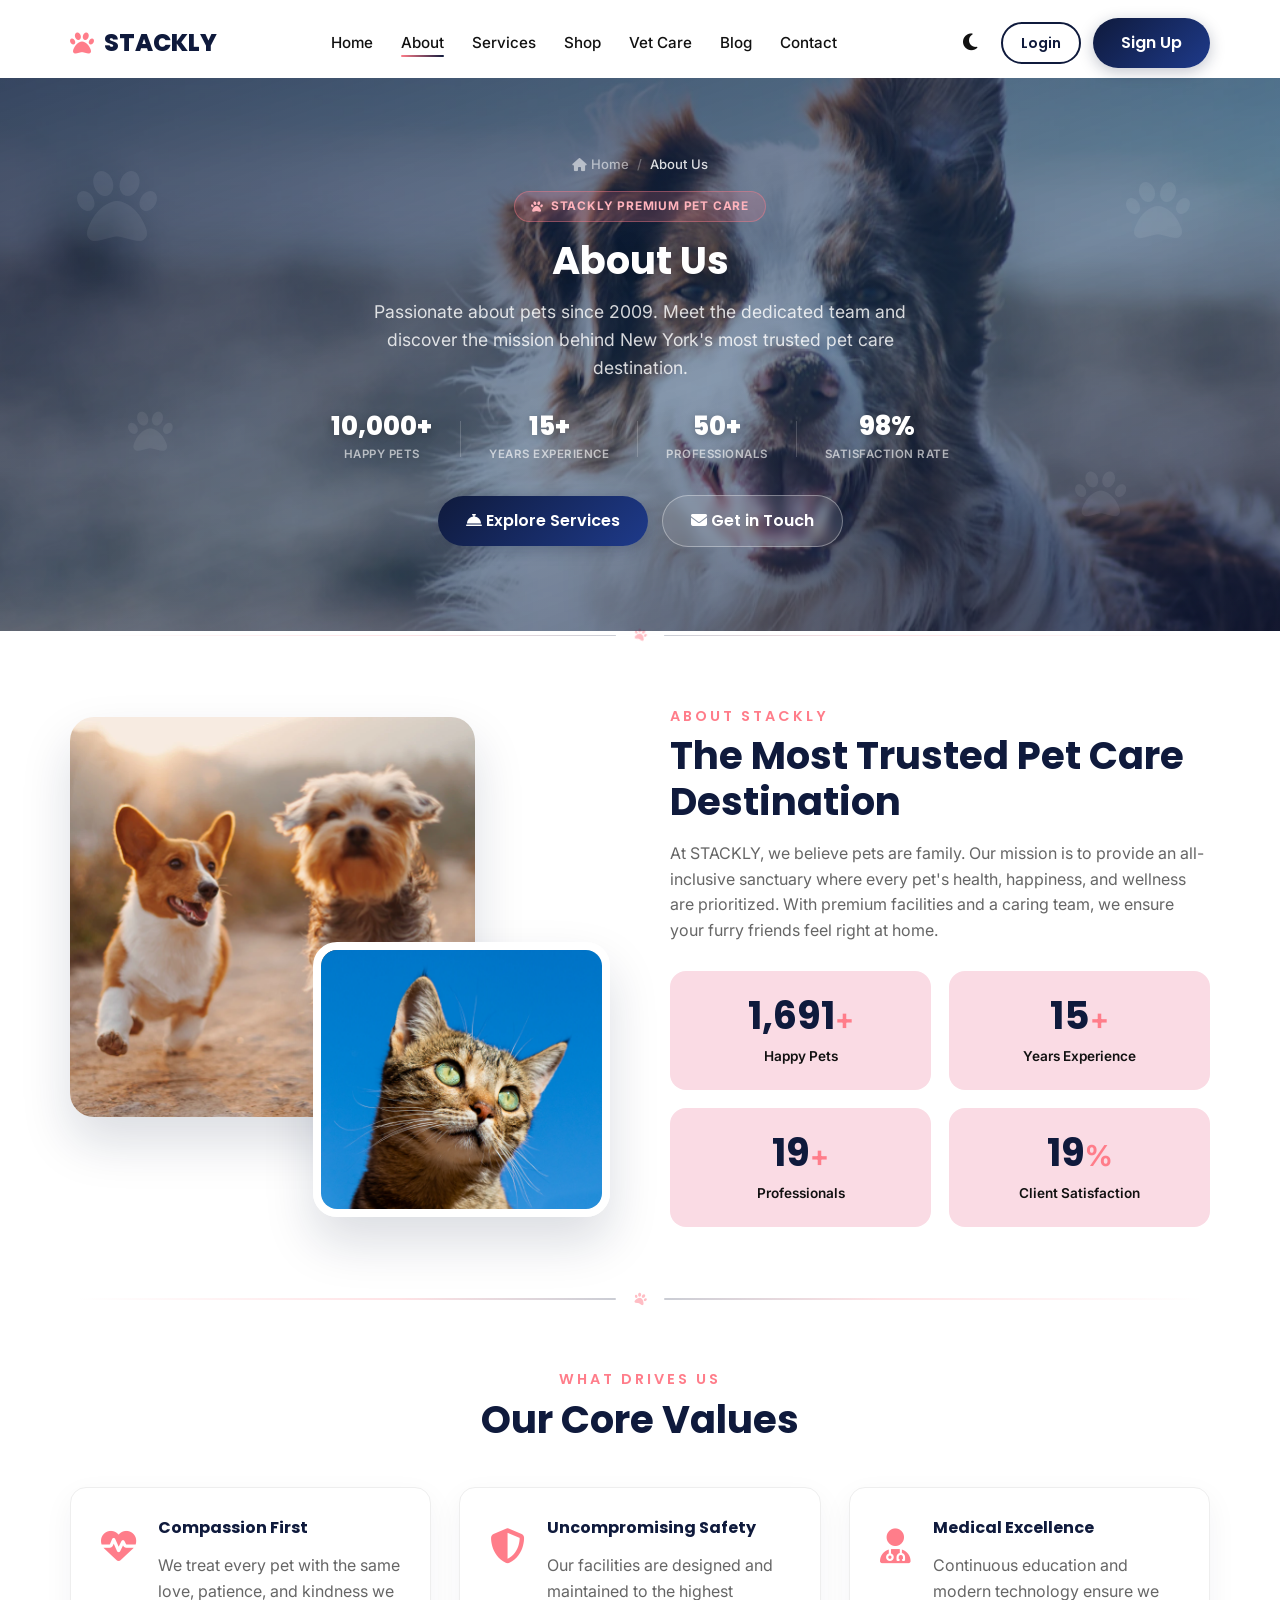
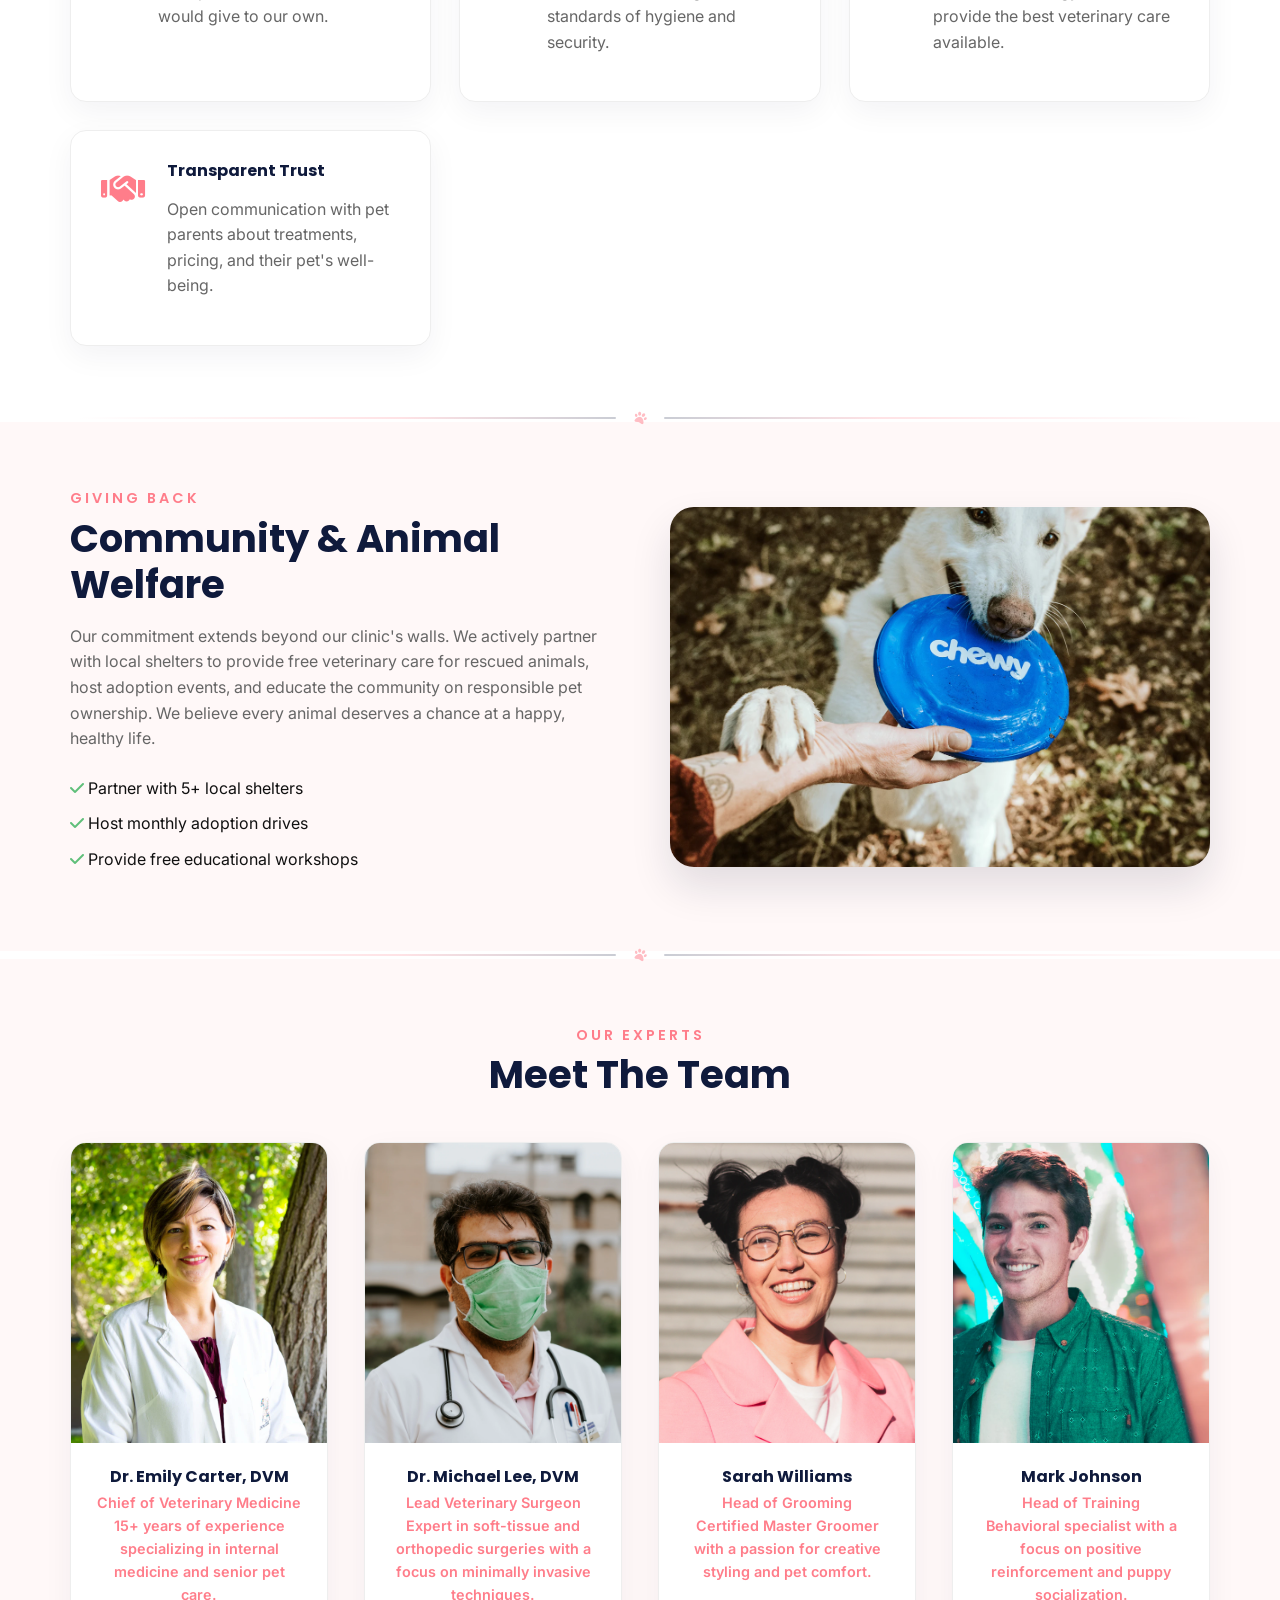
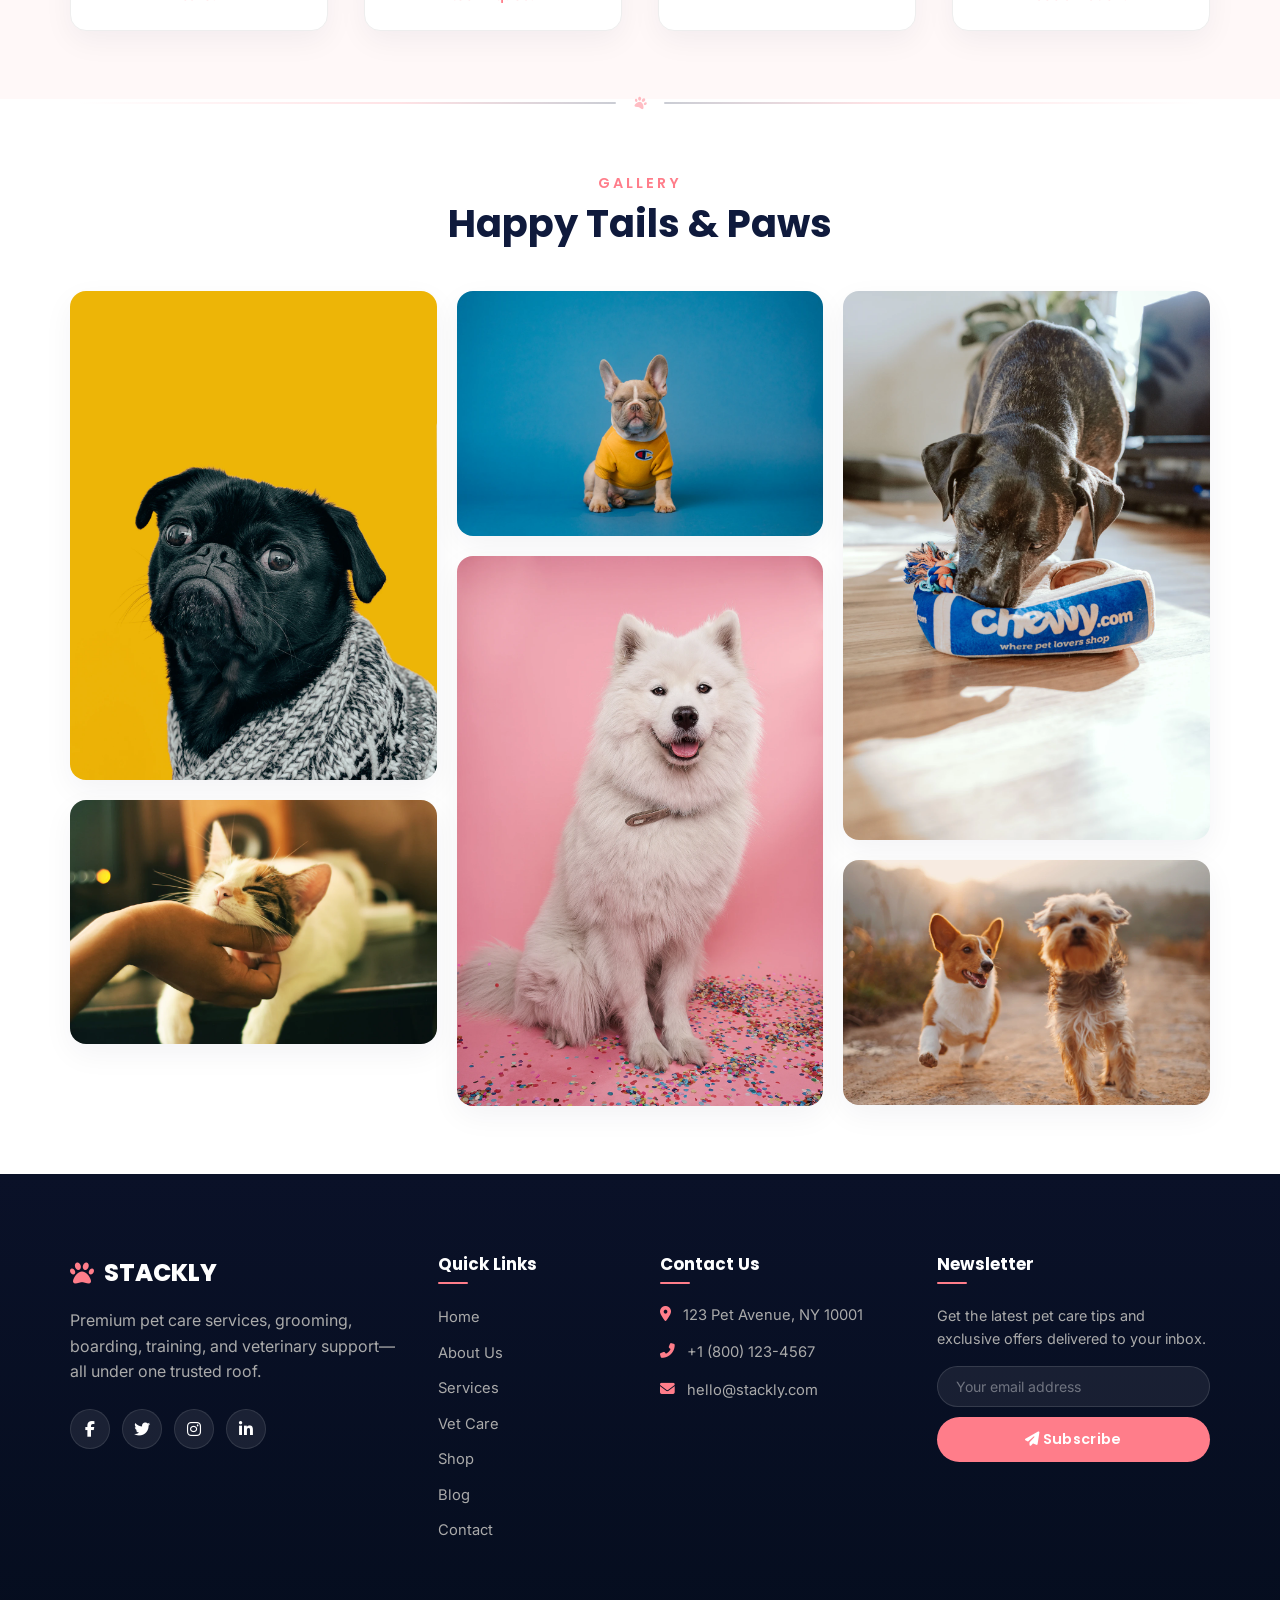
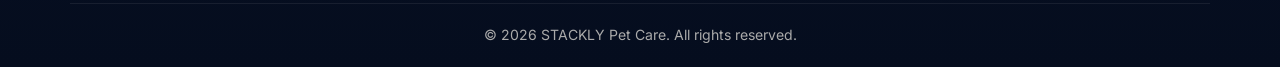
==== about.html @ 1cec7b3e "Updated commit" ====
<!DOCTYPE html>
<html lang="en">
<head>
    <meta charset="UTF-8">
    <meta name="viewport" content="width=device-width, initial-scale=1.0">
    <title>About Us | STACKLY Premium Pet Care</title>
    <link rel="preconnect" href="https://fonts.googleapis.com">
    <link rel="preconnect" href="https://fonts.gstatic.com" crossorigin>
    <link href="https://fonts.googleapis.com/css2?family=Inter:wght@300;400;500;600&family=Poppins:wght@500;600;700;800&display=swap" rel="stylesheet">
    <link rel="stylesheet" href="https://cdnjs.cloudflare.com/ajax/libs/font-awesome/6.4.0/css/all.min.css">
    <link rel="stylesheet" href="styles.css">
</head>
<body>
    <div id="preloader" class="preloader"><div class="paw-loader"><i class="fas fa-paw"></i></div></div>

    <nav class="navbar" id="navbar">
        <div class="container nav-container">
            <a href="index.html" class="logo"><i class="fas fa-paw"></i> STACKLY</a>
            <ul class="nav-menu" id="nav-menu">
                <li><a href="index.html" class="nav-link">Home</a></li>
                <li><a href="about.html" class="nav-link">About</a></li>
                <li><a href="services.html" class="nav-link">Services</a></li>
                <li><a href="shop.html" class="nav-link">Shop</a></li>
                <li><a href="vet-care.html" class="nav-link">Vet Care</a></li>
                <li><a href="blog.html" class="nav-link">Blog</a></li>
                <li><a href="contact.html" class="nav-link">Contact</a></li>
                <li class="nav-buttons-mobile">
                    <a href="login.html" class="btn btn-outline">Login</a>
                    <a href="signup.html" class="btn btn-primary">Sign Up</a>
                </li>
            </ul>
            <div class="nav-buttons desktop-only">
                <button id="theme-toggle" class="theme-toggle" aria-label="Toggle Dark Mode"><i class="fas fa-moon"></i></button>
                <a href="login.html" class="btn btn-outline btn-sm">Login</a>
                <a href="signup.html" class="btn btn-primary">Sign Up</a>
            </div>
            <div class="hamburger" id="hamburger"><span class="bar"></span><span class="bar"></span><span class="bar"></span></div>
        </div>
    </nav>

    <header class="page-header">
        <div class="banner-bg" style="background-image:url('src/images/dog-hero.webp');"></div>
        <div class="banner-overlay"></div>
        <i class="fas fa-paw banner-paw" style="top:16%;left:6%;font-size:5rem;animation-delay:0s;"></i>
        <i class="fas fa-paw banner-paw" style="top:60%;left:10%;font-size:2.8rem;animation-delay:2.5s;"></i>
        <i class="fas fa-paw banner-paw" style="top:18%;right:7%;font-size:4rem;animation-delay:1.2s;"></i>
        <i class="fas fa-paw banner-paw" style="bottom:20%;right:12%;font-size:3.2rem;animation-delay:3.5s;"></i>
        <i class="fas fa-paw banner-paw" style="top:40%;left:50%;font-size:6rem;animation-delay:4s;opacity:0.04;"></i>
        <div class="container reveal">
            <div class="breadcrumb">
                <a href="index.html"><i class="fas fa-home"></i> Home</a>
                <span class="bc-sep">/</span>
                <span class="bc-current">About Us</span>
            </div>
            <div class="banner-badge"><i class="fas fa-paw"></i> STACKLY Premium Pet Care</div>
            <h1 class="title">About Us</h1>
            <p>Passionate about pets since 2009. Meet the dedicated team and discover the mission behind New York's most trusted pet care destination.</p>
            <div class="banner-stats">
                <div class="banner-stat">
                    <span class="banner-stat-value">10,000+</span>
                    <span class="banner-stat-label">Happy Pets</span>
                </div>
                <div class="banner-stat-sep"></div>
                <div class="banner-stat">
                    <span class="banner-stat-value">15+</span>
                    <span class="banner-stat-label">Years Experience</span>
                </div>
                <div class="banner-stat-sep"></div>
                <div class="banner-stat">
                    <span class="banner-stat-value">50+</span>
                    <span class="banner-stat-label">Professionals</span>
                </div>
                <div class="banner-stat-sep"></div>
                <div class="banner-stat">
                    <span class="banner-stat-value">98%</span>
                    <span class="banner-stat-label">Satisfaction Rate</span>
                </div>
            </div>
            <div class="banner-cta">
                <a href="404.html" class="btn btn-primary"><i class="fas fa-concierge-bell"></i> Explore Services</a>
                <a href="404.html" class="btn btn-ghost"><i class="fas fa-envelope"></i> Get in Touch</a>
            </div>
        </div>
    </header>

    <div class="section-divider"><i class="fas fa-paw"></i></div>

    <section id="about" class="about">
        <div class="container about-container">
            <div class="about-visual reveal reveal-left">
                <div class="collage">
                    <img src="src/images/dogs-running.webp" alt="Dogs running" class="collage-1" loading="lazy">
                    <img src="src/images/cat-portrait.webp" alt="Cat looking" class="collage-2" loading="lazy">
                </div>
            </div>
            <div class="about-content reveal reveal-right">
                <h2 class="subtitle">About STACKLY</h2>
                <h3 class="title">The Most Trusted Pet Care Destination</h3>
                <p>At STACKLY, we believe pets are family. Our mission is to provide an all-inclusive sanctuary where every pet's health, happiness, and wellness are prioritized. With premium facilities and a caring team, we ensure your furry friends feel right at home.</p>
                <div class="stats-grid">
                    <div class="stat-item">
                        <h4 class="counter" data-target="10000">0</h4><span>+</span>
                        <p>Happy Pets</p>
                    </div>
                    <div class="stat-item">
                        <h4 class="counter" data-target="15">0</h4><span>+</span>
                        <p>Years Experience</p>
                    </div>
                    <div class="stat-item">
                        <h4 class="counter" data-target="50">0</h4><span>+</span>
                        <p>Professionals</p>
                    </div>
                    <div class="stat-item">
                        <h4 class="counter" data-target="98">0</h4><span>%</span>
                        <p>Client Satisfaction</p>
                    </div>
                </div>
            </div>
        </div>
    </section>

    <div class="section-divider"><i class="fas fa-paw"></i></div>

    <section class="core-values">
        <div class="container">
            <div class="section-header text-center reveal">
                <h2 class="subtitle">What Drives Us</h2>
                <h3 class="title">Our Core Values</h3>
            </div>
            <div class="values-grid">
                <div class="value-card reveal">
                    <div class="value-icon"><i class="fas fa-heartbeat"></i></div>
                    <div>
                        <h4>Compassion First</h4>
                        <p>We treat every pet with the same love, patience, and kindness we would give to our own.</p>
                    </div>
                </div>
                <div class="value-card reveal" style="transition-delay: 100ms;">
                    <div class="value-icon"><i class="fas fa-shield-alt"></i></div>
                    <div>
                        <h4>Uncompromising Safety</h4>
                        <p>Our facilities are designed and maintained to the highest standards of hygiene and security.</p>
                    </div>
                </div>
                <div class="value-card reveal" style="transition-delay: 200ms;">
                    <div class="value-icon"><i class="fas fa-user-md"></i></div>
                    <div>
                        <h4>Medical Excellence</h4>
                        <p>Continuous education and modern technology ensure we provide the best veterinary care available.</p>
                    </div>
                </div>
                <div class="value-card reveal" style="transition-delay: 300ms;">
                    <div class="value-icon"><i class="fas fa-handshake"></i></div>
                    <div>
                        <h4>Transparent Trust</h4>
                        <p>Open communication with pet parents about treatments, pricing, and their pet's well-being.</p>
                    </div>
                </div>
            </div>
        </div>
    </section>

    <div class="section-divider"><i class="fas fa-paw"></i></div>

    <section class="community bg-light">
        <div class="container">
            <div class="about-container">
                <div class="about-content reveal reveal-left">
                    <h2 class="subtitle">Giving Back</h2>
                    <h3 class="title">Community & Animal Welfare</h3>
                    <p>Our commitment extends beyond our clinic's walls. We actively partner with local shelters to provide free veterinary care for rescued animals, host adoption events, and educate the community on responsible pet ownership. We believe every animal deserves a chance at a happy, healthy life.</p>
                    <ul class="mt-3" style="list-style: none; padding-left: 0;">
                        <li style="margin-bottom: 10px;"><i class="fas fa-check text-success"></i> Partner with 5+ local shelters</li>
                        <li style="margin-bottom: 10px;"><i class="fas fa-check text-success"></i> Host monthly adoption drives</li>
                        <li style="margin-bottom: 10px;"><i class="fas fa-check text-success"></i> Provide free educational workshops</li>
                    </ul>
                </div>
                <div class="about-visual reveal reveal-right">
                    <img src="src/images/dog-grooming.webp" alt="Volunteer with a dog" loading="lazy" style="width: 100%; max-height: 360px; object-fit: cover; border-radius: var(--radius-lg); box-shadow: var(--shadow-hover);">
                </div>
            </div>
        </div>
    </section>

    <div class="section-divider"><i class="fas fa-paw"></i></div>

    <section class="team bg-light">
        <div class="container">
            <div class="section-header text-center reveal">
                <h2 class="subtitle">Our Experts</h2>
                <h3 class="title">Meet The Team</h3>
            </div>
            <div class="team-grid">
                <div class="team-card reveal">
                    <img src="src/images/vet-with-dog.webp" alt="Dr. Emily Carter" loading="lazy">
                    <div class="team-info">
                        <h4>Dr. Emily Carter, DVM</h4>
                        <p>Chief of Veterinary Medicine</p>
                        <p class="team-desc">15+ years of experience specializing in internal medicine and senior pet care.</p>
                    </div>
                </div>
                <div class="team-card reveal" style="transition-delay: 100ms;">
                    <img src="src/images/vet-doctor.webp" alt="Dr. Michael Lee" loading="lazy">
                    <div class="team-info">
                        <h4>Dr. Michael Lee, DVM</h4>
                        <p>Lead Veterinary Surgeon</p>
                        <p class="team-desc">Expert in soft-tissue and orthopedic surgeries with a focus on minimally invasive techniques.</p>
                    </div>
                </div>
                <div class="team-card reveal" style="transition-delay: 200ms;">
                    <img src="src/images/person-dog.webp" alt="Sarah Williams" loading="lazy">
                    <div class="team-info">
                        <h4>Sarah Williams</h4>
                        <p>Head of Grooming</p>
                        <p class="team-desc">Certified Master Groomer with a passion for creative styling and pet comfort.</p>
                    </div>
                </div>
                <div class="team-card reveal" style="transition-delay: 300ms;">
                    <img src="src/images/happy-dog-owner.webp" alt="Mark Johnson" loading="lazy">
                    <div class="team-info">
                        <h4>Mark Johnson</h4>
                        <p>Head of Training</p>
                        <p class="team-desc">Behavioral specialist with a focus on positive reinforcement and puppy socialization.</p>
                    </div>
                </div>
            </div>
        </div>
    </section>

    <div class="section-divider"><i class="fas fa-paw"></i></div>

    <section class="gallery">
        <div class="container">
            <div class="section-header text-center reveal">
                <h2 class="subtitle">Gallery</h2>
                <h3 class="title">Happy Tails & Paws</h3>
            </div>
            <div class="masonry-gallery reveal">
                <div class="gallery-item"><img src="src/images/bulldog.webp" alt="Dog" loading="lazy"></div>
                <div class="gallery-item"><img src="src/images/cat-sitting.webp" alt="Cat" loading="lazy"></div>
                <div class="gallery-item"><img src="src/images/golden-retriever.webp" alt="Grooming" loading="lazy"></div>
                <div class="gallery-item"><img src="src/images/puppy.webp" alt="Boarding" loading="lazy"></div>
                <div class="gallery-item"><img src="src/images/dog-outdoor.webp" alt="Training" loading="lazy"></div>
                <div class="gallery-item"><img src="src/images/dogs-running.webp" alt="Running Dog" loading="lazy"></div>
            </div>
        </div>
    </section>

    <!-- Footer -->
    <footer class="footer">
        <div class="container">
            <div class="footer-grid">
                <div class="footer-brand">
                    <a href="index.html" class="logo text-white">
                        <i class="fas fa-paw"></i> STACKLY
                    </a>
                    <p class="mt-2">Premium pet care services, grooming, boarding, training, and veterinary support—all under one trusted roof.</p>
                    <div class="social-icons mt-3">
                        <a href="404.html"><i class="fab fa-facebook-f"></i></a>
                        <a href="404.html"><i class="fab fa-twitter"></i></a>
                        <a href="404.html"><i class="fab fa-instagram"></i></a>
                        <a href="404.html"><i class="fab fa-linkedin-in"></i></a>
                    </div>
                </div>
                <div class="footer-links">
                    <h4>Quick Links</h4>
                    <ul>
                        <li><a href="index.html">Home</a></li>
                        <li><a href="about.html">About Us</a></li>
                        <li><a href="services.html">Services</a></li>
                        <li><a href="vet-care.html">Vet Care</a></li>
                        <li><a href="shop.html">Shop</a></li>
                        <li><a href="blog.html">Blog</a></li>
                        <li><a href="contact.html">Contact</a></li>
                    </ul>
                </div>
                <div class="footer-contact">
                    <h4>Contact Us</h4>
                    <ul>
                        <li><i class="fas fa-map-marker-alt"></i> 123 Pet Avenue, NY 10001</li>
                        <li><i class="fas fa-phone-alt"></i> +1 (800) 123-4567</li>
                        <li><i class="fas fa-envelope"></i> hello@stackly.com</li>
                    </ul>
                </div>
                <div class="footer-newsletter">
                    <h4>Newsletter</h4>
                    <p>Get the latest pet care tips and exclusive offers delivered to your inbox.</p>
                    <form class="newsletter-form" onsubmit="event.preventDefault(); window.showToast && showToast('Thank you for subscribing!', 'success');">
                        <input type="email" placeholder="Your email address" required>
                        <button type="submit"><i class="fas fa-paper-plane"></i> Subscribe</button>
                    </form>
                </div>
            </div>
            <div class="footer-bottom">
                <p>&copy; 2026 STACKLY Pet Care. All rights reserved.</p>
            </div>
        </div>
    </footer>
    <button id="back-to-top" class="back-to-top" aria-label="Back to top">
        <i class="fas fa-chevron-up"></i>
    </button>
    <script src="script.js"></script>
</body>
</html>
---- styles.css ----
/* STACKLY - Premium Pet Care Styles */

/* ==========================================================================
   CSS Variables & Theming
   ========================================================================== */
:root {
    /* Primary Colors */
    --primary-color: #0F1A3C;
    --secondary-color: #FADBE4;
    --accent-color: #FF7D8A;
    --light-bg: #FFF8F8;

    /* Semantic Colors */
    --success-color: #5FBF7A;
    --danger-color: #e74c3c;
    --warning-color: #f1c40f;

    /* Text Colors */
    --text-main: #111111;
    --text-neutral: #666666;
    --text-light: #ffffff;

    /* UI Elements */
    --card-bg: #ffffff;
    --shadow-soft: 0 10px 30px rgba(15, 26, 60, 0.05);
    --shadow-hover: 0 20px 40px rgba(15, 26, 60, 0.12);
    --shadow-lg: 0 25px 50px rgba(15, 26, 60, 0.15);
    --glass-bg: rgba(255, 255, 255, 0.85);
    --border-color: #eee;

    /* Typography */
    --font-heading: 'Poppins', sans-serif;
    --font-body: 'Inter', sans-serif;

    /* Transition */
    --transition-fast: 0.3s ease;
    --transition-slow: 0.5s ease;

    /* Border Radius */
    --radius-sm: 8px;
    --radius-md: 16px;
    --radius-lg: 24px;
    --radius-pill: 50px;
}

[data-theme="dark"] {
    --primary-color: #1A2652;
    --secondary-color: #3b2830;
    --light-bg: #121212;
    --text-main: #f0f0f0;
    --text-neutral: #aaaaaa;
    --card-bg: #1e1e1e;
    --glass-bg: rgba(30, 30, 30, 0.9);
    --border-color: #333;
    --shadow-soft: 0 10px 30px rgba(0, 0, 0, 0.5);
    --shadow-hover: 0 20px 40px rgba(0, 0, 0, 0.7);
    --shadow-lg: 0 25px 50px rgba(0, 0, 0, 0.7);
}

/* ==========================================================================
   Reset & Base Styles
   ========================================================================== */
*,
*::before,
*::after {
    margin: 0;
    padding: 0;
    box-sizing: border-box;
}

html {
    scroll-behavior: smooth;
}

body {
    font-family: var(--font-body);
    color: var(--text-main);
    background-color: #ffffff;
    line-height: 1.6;
    overflow-x: hidden;
    transition: background-color var(--transition-fast), color var(--transition-fast);
}

[data-theme="dark"] body {
    background-color: var(--light-bg);
}

h1, h2, h3, h4, h5, h6 {
    font-family: var(--font-heading);
    font-weight: 700;
    color: var(--primary-color);
    margin-bottom: 1rem;
    line-height: 1.2;
}

[data-theme="dark"] h1,
[data-theme="dark"] h2,
[data-theme="dark"] h3,
[data-theme="dark"] h4,
[data-theme="dark"] h5,
[data-theme="dark"] h6 {
    color: var(--text-light);
}

p {
    color: var(--text-neutral);
    margin-bottom: 1rem;
}

a {
    text-decoration: none;
    color: inherit;
    transition: var(--transition-fast);
}

ul {
    list-style: none;
}

img {
    max-width: 100%;
    height: auto;
    display: block;
}

.container {
    max-width: 1200px;
    margin: 0 auto;
    padding: 0 30px;
}

.bg-light {
    background-color: var(--light-bg);
}

/* ==========================================================================
   Typography Utilities
   ========================================================================== */
.text-primary  { color: var(--primary-color); }
.text-accent   { color: var(--accent-color); }
.text-secondary-dark { color: #d67a94; }
.text-success  { color: var(--success-color); }
.text-danger   { color: var(--danger-color); }
.text-center   { text-align: center; }
.text-white    { color: var(--text-light) !important; }

/* Spacing Utilities */
.mt-2 { margin-top: 1rem; }
.mt-3 { margin-top: 1.5rem; }
.mt-4 { margin-top: 2rem; }
.mt-5 { margin-top: 3rem; }
.mb-3 { margin-bottom: 1.5rem; }
.mb-4 { margin-bottom: 2rem; }

/* ==========================================================================
   Buttons
   ========================================================================== */
.btn {
    display: inline-block;
    padding: 12px 28px;
    border-radius: var(--radius-pill);
    font-family: var(--font-heading);
    font-weight: 600;
    font-size: 1rem;
    cursor: pointer;
    border: none;
    transition: all var(--transition-fast);
    text-align: center;
    position: relative;
    overflow: hidden;
}

.btn::after {
    content: '';
    position: absolute;
    top: 50%;
    left: 50%;
    width: 0;
    height: 0;
    background: rgba(255, 255, 255, 0.2);
    border-radius: 50%;
    transform: translate(-50%, -50%);
    transition: width 0.5s ease, height 0.5s ease;
}

.btn:active::after {
    width: 300px;
    height: 300px;
}

.btn-large {
    padding: 16px 40px;
    font-size: 1.05rem;
}

.btn-sm {
    padding: 8px 18px;
    font-size: 0.88rem;
}

.btn-primary {
    background: linear-gradient(135deg, var(--primary-color), #1e3a8a);
    color: var(--text-light);
    box-shadow: 0 4px 15px rgba(15, 26, 60, 0.25);
}

.btn-primary:hover {
    background: linear-gradient(135deg, var(--accent-color), #ff5a6a);
    transform: translateY(-3px);
    box-shadow: 0 8px 25px rgba(255, 125, 138, 0.45);
    color: white;
}

.btn-outline {
    background-color: transparent;
    color: var(--primary-color);
    border: 2px solid var(--primary-color);
}

.btn-outline:hover {
    background-color: var(--primary-color);
    color: var(--text-light);
    transform: translateY(-3px);
    box-shadow: 0 8px 20px rgba(15, 26, 60, 0.2);
}

[data-theme="dark"] .btn-outline {
    color: var(--text-light);
    border-color: var(--text-light);
}

[data-theme="dark"] .btn-outline:hover {
    background-color: var(--text-light);
    color: var(--primary-color);
}

.btn-danger {
    background-color: var(--danger-color);
    color: var(--text-light);
    box-shadow: 0 4px 15px rgba(231, 76, 60, 0.3);
}

.btn-danger:hover {
    background-color: #c0392b;
    transform: translateY(-3px);
    box-shadow: 0 8px 25px rgba(231, 76, 60, 0.45);
}

.btn-light {
    background-color: var(--card-bg);
    color: var(--primary-color);
    box-shadow: 0 4px 15px rgba(0,0,0,0.1);
}

.btn-light:hover {
    background-color: var(--accent-color);
    color: var(--text-light);
    transform: translateY(-3px);
}

.btn-link {
    color: var(--primary-color);
    font-weight: 600;
    display: inline-flex;
    align-items: center;
    gap: 8px;
    font-size: 0.95rem;
}

.btn-link i {
    transition: transform var(--transition-fast);
}

.btn-link:hover {
    color: var(--accent-color);
}

.btn-link:hover i {
    transform: translateX(6px);
}

.btn-block {
    display: block;
    width: 100%;
}

/* ==========================================================================
   Preloader
   ========================================================================== */
.preloader {
    position: fixed;
    top: 0; left: 0;
    width: 100%; height: 100%;
    background-color: #fff;
    display: flex;
    justify-content: center;
    align-items: center;
    z-index: 9999;
    transition: opacity 0.5s ease, visibility 0.5s ease;
}

[data-theme="dark"] .preloader {
    background-color: var(--light-bg);
}

.paw-loader i {
    font-size: 4rem;
    color: var(--accent-color);
    animation: pawBounce 1s infinite alternate;
}

@keyframes pawBounce {
    0%   { transform: translateY(0) scale(1); }
    100% { transform: translateY(-20px) scale(1.1); }
}

/* ==========================================================================
   Navigation
   ========================================================================== */
.navbar {
    position: fixed;
    top: 0; left: 0;
    width: 100%;
    padding: 18px 0;
    z-index: 1000;
    transition: all var(--transition-fast);
}

.navbar.scrolled {
    background: var(--glass-bg);
    backdrop-filter: blur(12px);
    -webkit-backdrop-filter: blur(12px);
    padding: 12px 0;
    box-shadow: 0 4px 20px rgba(0,0,0,0.08);
}

.nav-container {
    display: flex;
    justify-content: space-between;
    align-items: center;
}

.logo {
    font-family: var(--font-heading);
    font-size: 1.5rem;
    font-weight: 800;
    color: var(--primary-color);
    display: flex;
    align-items: center;
    gap: 10px;
    transition: var(--transition-fast);
}

.logo:hover {
    transform: scale(1.03);
}

[data-theme="dark"] .logo { color: var(--text-light); }

.logo i { color: var(--accent-color); }

.nav-menu {
    display: flex;
    align-items: center;
    gap: 28px;
}

.nav-link {
    font-weight: 500;
    font-size: 0.95rem;
    position: relative;
    color: var(--text-main);
}

.nav-link::after {
    content: '';
    position: absolute;
    bottom: -5px;
    left: 0;
    width: 0;
    height: 2px;
    background: linear-gradient(90deg, var(--accent-color), var(--primary-color));
    border-radius: 2px;
    transition: width var(--transition-fast);
}

.nav-link:hover::after,
.nav-link.active::after {
    width: 100%;
}

.nav-link:hover { color: var(--accent-color); }

.nav-buttons {
    display: flex;
    align-items: center;
    gap: 12px;
}

.theme-toggle {
    background: transparent;
    border: none;
    font-size: 1.2rem;
    cursor: pointer;
    color: var(--text-main);
    transition: all var(--transition-fast);
    width: 38px;
    height: 38px;
    border-radius: 50%;
    display: flex;
    align-items: center;
    justify-content: center;
}

.theme-toggle:hover {
    color: var(--accent-color);
    background: rgba(255, 125, 138, 0.1);
    transform: rotate(20deg);
}

.nav-buttons-mobile { display: none; }

.hamburger {
    display: none;
    cursor: pointer;
    padding: 5px;
}

.hamburger .bar {
    display: block;
    width: 25px;
    height: 3px;
    margin: 5px auto;
    transition: all 0.3s ease-in-out;
    background-color: var(--primary-color);
    border-radius: 3px;
}

[data-theme="dark"] .hamburger .bar { background-color: var(--text-light); }

/* ==========================================================================
   Hero Section
   ========================================================================== */
.hero {
    padding: 120px 0 68px;
    background: linear-gradient(160deg, var(--light-bg) 0%, #fff 100%);
    overflow: hidden;
}

[data-theme="dark"] .hero {
    background: linear-gradient(160deg, #0d1426 0%, var(--light-bg) 100%);
}

.hero-container {
    display: grid;
    grid-template-columns: 1fr 1fr;
    gap: 50px;
    align-items: center;
}

.hero-content h1 {
    font-size: 3.4rem;
    line-height: 1.12;
    margin-bottom: 20px;
}

.hero-content p {
    font-size: 1.05rem;
    margin-bottom: 32px;
    max-width: 90%;
    line-height: 1.8;
}

.hero-btns {
    display: flex;
    gap: 16px;
    margin-bottom: 40px;
    flex-wrap: wrap;
}

.trust-indicators {
    display: flex;
    gap: 24px;
    flex-wrap: wrap;
}

.trust-item {
    display: flex;
    align-items: center;
    gap: 8px;
    font-weight: 600;
    font-size: 0.88rem;
    padding: 6px 14px;
    background: var(--card-bg);
    border-radius: var(--radius-pill);
    box-shadow: var(--shadow-soft);
    transition: var(--transition-fast);
}

.trust-item:hover {
    transform: translateY(-3px);
    box-shadow: var(--shadow-hover);
}

.hero-visual {
    position: relative;
    height: 580px;
}

.image-wrapper {
    position: absolute;
    border-radius: var(--radius-lg);
    overflow: hidden;
    box-shadow: var(--shadow-lg);
}

.main-img {
    width: 80%;
    height: 80%;
    top: 10%;
    right: 0;
    z-index: 1;
}

.main-img img {
    width: 100%;
    height: 100%;
    object-fit: cover;
    transition: transform 0.6s ease;
}

.main-img:hover img { transform: scale(1.04); }

.floating-img-1 {
    width: 50%;
    height: 50%;
    bottom: 5%;
    left: 0;
    z-index: 2;
    border: 8px solid var(--light-bg);
}

.floating-img-1 img {
    width: 100%;
    height: 100%;
    object-fit: cover;
}

.floating-card {
    position: absolute;
    background: var(--glass-bg);
    backdrop-filter: blur(8px);
    padding: 12px 18px;
    border-radius: var(--radius-md);
    display: flex;
    align-items: center;
    gap: 12px;
    box-shadow: var(--shadow-hover);
    z-index: 3;
    animation: float 4s ease-in-out infinite;
    border: 1px solid rgba(255,255,255,0.6);
}

.fc-1 { top: 15%; left: -8%; animation-delay: 0s; }
.fc-2 { bottom: 25%; right: -3%; animation-delay: 1s; }
.fc-3 { top: 50%; left: -5%; animation-delay: 2s; }

.fc-icon {
    width: 40px;
    height: 40px;
    border-radius: 50%;
    background: var(--primary-color);
    color: white;
    display: flex;
    align-items: center;
    justify-content: center;
    font-size: 1.1rem;
}

.fc-3 .fc-icon { background: var(--secondary-color); color: var(--success-color); }

.fc-text {
    font-weight: 700;
    font-family: var(--font-heading);
    font-size: 0.9rem;
    color: var(--text-main);
    white-space: nowrap;
}

@keyframes float {
    0%, 100% { transform: translateY(0px); }
    50%       { transform: translateY(-14px); }
}

/* ==========================================================================
   Section Headers
   ========================================================================== */
section { padding: 68px 0; }

.section-header { margin-bottom: 44px; }

.subtitle {
    color: var(--accent-color);
    font-size: 0.9rem;
    text-transform: uppercase;
    letter-spacing: 3px;
    margin-bottom: 8px;
    font-weight: 600;
}

.title { font-size: 2.4rem; }

/* ==========================================================================
   Partners Section
   ========================================================================== */
.partners-section {
    padding: 40px 0;
    background: var(--card-bg);
    border-top: 1px solid var(--border-color);
    border-bottom: 1px solid var(--border-color);
}

.partners-scroll {
    display: flex;
    justify-content: space-around;
    align-items: center;
    flex-wrap: wrap;
    gap: 30px;
}

.partners-scroll h3 {
    font-size: 1.2rem;
    font-weight: 800;
    color: var(--primary-color);
    opacity: 0.4;
    transition: all var(--transition-fast);
    cursor: default;
    letter-spacing: 1px;
    margin: 0;
}

.partners-scroll h3:hover {
    opacity: 1;
    color: var(--accent-color);
    transform: scale(1.08);
}

/* ==========================================================================
   Why Choose Us / Features
   ========================================================================== */
.features-grid {
    display: grid;
    grid-template-columns: repeat(auto-fit, minmax(280px, 1fr));
    gap: 28px;
}

.feature-card {
    background: var(--card-bg);
    padding: 38px 30px;
    border-radius: var(--radius-md);
    box-shadow: var(--shadow-soft);
    transition: all var(--transition-fast);
    position: relative;
    overflow: hidden;
    border: 1px solid var(--border-color);
}

.feature-card::before {
    content: '';
    position: absolute;
    top: 0; left: 0;
    width: 4px;
    height: 100%;
    background: linear-gradient(180deg, var(--accent-color), var(--primary-color));
    transform: scaleY(0);
    transition: transform var(--transition-fast);
    transform-origin: bottom;
}

.feature-card::after {
    content: '';
    position: absolute;
    top: 0; left: 0;
    width: 100%;
    height: 100%;
    background: linear-gradient(135deg, rgba(255,125,138,0.04) 0%, transparent 60%);
    opacity: 0;
    transition: opacity var(--transition-fast);
}

.feature-card:hover {
    transform: translateY(-10px);
    box-shadow: var(--shadow-hover);
    border-color: rgba(255,125,138,0.2);
}

.feature-card:hover::before { transform: scaleY(1); }
.feature-card:hover::after  { opacity: 1; }

.feature-icon {
    font-size: 2.4rem;
    color: var(--accent-color);
    margin-bottom: 18px;
    transition: transform var(--transition-fast);
}

.feature-card:hover .feature-icon { transform: scale(1.15) rotate(-5deg); }

[data-theme="dark"] .feature-icon { color: var(--accent-color); }

.feature-card h4 { font-size: 1.15rem; margin-bottom: 10px; }

/* ==========================================================================
   Services Section
   ========================================================================== */
.services-grid {
    display: grid;
    grid-template-columns: repeat(auto-fit, minmax(240px, 1fr));
    gap: 28px;
}

.service-card {
    background: var(--card-bg);
    padding: 38px 28px;
    border-radius: var(--radius-md);
    box-shadow: var(--shadow-soft);
    text-align: center;
    transition: all var(--transition-fast);
    border: 1px solid var(--border-color);
    position: relative;
    overflow: hidden;
}

.service-card::before {
    content: '';
    position: absolute;
    bottom: 0; left: 0;
    width: 100%;
    height: 3px;
    background: linear-gradient(90deg, var(--accent-color), var(--primary-color));
    transform: scaleX(0);
    transition: transform var(--transition-fast);
}

.service-card:hover {
    transform: translateY(-10px);
    box-shadow: var(--shadow-hover);
}

.service-card:hover::before { transform: scaleX(1); }

.service-icon {
    width: 80px;
    height: 80px;
    margin: 0 auto 20px;
    background: var(--light-bg);
    border-radius: 50%;
    display: flex;
    align-items: center;
    justify-content: center;
    font-size: 2rem;
    color: var(--accent-color);
    transition: all var(--transition-fast);
}

.service-card:hover .service-icon {
    background: linear-gradient(135deg, var(--accent-color), #ff5a6a);
    color: white;
    transform: scale(1.1) rotate(5deg);
    box-shadow: 0 8px 20px rgba(255, 125, 138, 0.4);
}

/* ==========================================================================
   How It Works
   ========================================================================== */
.steps-grid {
    display: grid;
    grid-template-columns: repeat(auto-fit, minmax(230px, 1fr));
    gap: 28px;
    position: relative;
}

.steps-grid::before {
    content: '';
    position: absolute;
    top: 40px; left: 10%;
    width: 80%;
    height: 2px;
    background: linear-gradient(90deg, var(--accent-color), var(--primary-color));
    opacity: 0.2;
}

.step-card {
    text-align: center;
    padding: 36px 24px;
    background: var(--card-bg);
    border-radius: var(--radius-md);
    box-shadow: var(--shadow-soft);
    position: relative;
    z-index: 1;
    transition: all var(--transition-fast);
    border: 1px solid var(--border-color);
}

.step-card:hover {
    transform: translateY(-8px);
    box-shadow: var(--shadow-hover);
    border-color: rgba(255,125,138,0.3);
}

.step-number {
    width: 56px;
    height: 56px;
    background: linear-gradient(135deg, var(--accent-color), #ff5a6a);
    color: white;
    font-size: 1.4rem;
    font-weight: 800;
    border-radius: 50%;
    display: flex;
    align-items: center;
    justify-content: center;
    margin: 0 auto 20px;
    box-shadow: 0 6px 20px rgba(255, 125, 138, 0.4);
    transition: transform var(--transition-fast);
}

.step-card:hover .step-number { transform: scale(1.15); }

/* ==========================================================================
   About Section
   ========================================================================== */
.about-container {
    display: grid;
    grid-template-columns: 1fr 1fr;
    gap: 60px;
    align-items: center;
}

.collage {
    position: relative;
    height: 500px;
}

.collage img {
    border-radius: var(--radius-lg);
    box-shadow: var(--shadow-lg);
    position: absolute;
    transition: transform var(--transition-slow);
}

.collage-1 {
    width: 75%;
    height: 80%;
    object-fit: cover;
    top: 0; left: 0;
}

.collage-2 {
    width: 55%;
    height: 55%;
    object-fit: cover;
    bottom: 0; right: 0;
    border: 8px solid #ffffff;
}

[data-theme="dark"] .collage-2 { border-color: var(--light-bg); }

.collage:hover .collage-1 { transform: rotate(-2deg) scale(1.02); }
.collage:hover .collage-2 { transform: rotate(2deg) scale(1.03); }

.stats-grid {
    display: grid;
    grid-template-columns: 1fr 1fr;
    gap: 18px;
    margin-top: 28px;
}

.stat-item {
    background: var(--secondary-color);
    padding: 22px 18px;
    border-radius: var(--radius-md);
    text-align: center;
    transition: all var(--transition-fast);
}

.stat-item:hover {
    transform: translateY(-5px);
    box-shadow: var(--shadow-soft);
}

[data-theme="dark"] .stat-item { background: var(--primary-color); }

.stat-item h4 {
    display: inline-block;
    font-size: 2.4rem;
    color: var(--primary-color);
    margin: 0;
}

[data-theme="dark"] .stat-item h4 { color: var(--text-light); }

.stat-item span {
    font-size: 1.8rem;
    font-weight: 700;
    color: var(--accent-color);
}

.stat-item p {
    margin: 4px 0 0;
    font-weight: 600;
    font-size: 0.85rem;
    color: var(--text-main);
}

/* ==========================================================================
   Shop Section
   ========================================================================== */
.shop-controls {
    display: flex;
    flex-direction: column;
    align-items: center;
    gap: 20px;
    margin-bottom: 40px;
}

@media (min-width: 768px) {
    .shop-controls {
        flex-direction: row;
        justify-content: space-between;
    }
}

.search-bar {
    position: relative;
    width: 100%;
    max-width: 320px;
}

.search-bar input {
    width: 100%;
    padding: 12px 20px 12px 44px;
    border-radius: var(--radius-pill);
    border: 1px solid var(--border-color);
    background: var(--card-bg);
    color: var(--text-main);
    outline: none;
    transition: all var(--transition-fast);
    font-family: var(--font-body);
}

.search-bar input:focus {
    border-color: var(--accent-color);
    box-shadow: 0 0 0 3px rgba(255, 125, 138, 0.15);
}

.search-bar i {
    position: absolute;
    left: 16px;
    top: 50%;
    transform: translateY(-50%);
    color: var(--text-neutral);
    pointer-events: none;
}

.filter-buttons {
    display: flex;
    gap: 10px;
    flex-wrap: wrap;
    justify-content: center;
}

.filter-btn {
    padding: 8px 22px;
    border-radius: var(--radius-pill);
    border: 1px solid var(--border-color);
    background: var(--card-bg);
    color: var(--text-main);
    cursor: pointer;
    font-weight: 600;
    font-size: 0.9rem;
    transition: all var(--transition-fast);
}

.filter-btn.active,
.filter-btn:hover {
    background: linear-gradient(135deg, var(--primary-color), #1e3a8a);
    color: white;
    border-color: transparent;
    transform: translateY(-2px);
    box-shadow: 0 4px 12px rgba(15, 26, 60, 0.25);
}

.products-grid {
    display: grid;
    grid-template-columns: repeat(auto-fill, minmax(250px, 1fr));
    gap: 28px;
}

.product-card {
    background: var(--card-bg);
    border-radius: var(--radius-md);
    overflow: hidden;
    box-shadow: var(--shadow-soft);
    position: relative;
    transition: all var(--transition-fast);
    border: 1px solid var(--border-color);
}

.product-card:hover {
    transform: translateY(-8px);
    box-shadow: var(--shadow-hover);
    border-color: rgba(255,125,138,0.2);
}

.wishlist-btn {
    position: absolute;
    top: 14px; right: 14px;
    width: 36px;
    height: 36px;
    background: white;
    border-radius: 50%;
    display: flex;
    align-items: center;
    justify-content: center;
    color: var(--text-neutral);
    cursor: pointer;
    z-index: 2;
    transition: all var(--transition-fast);
    box-shadow: 0 2px 10px rgba(0,0,0,0.12);
}

.wishlist-btn:hover {
    color: var(--accent-color);
    transform: scale(1.15);
    box-shadow: 0 4px 15px rgba(255, 125, 138, 0.3);
}

.product-img {
    height: 200px;
    overflow: hidden;
}

.product-img img {
    width: 100%;
    height: 100%;
    object-fit: cover;
    transition: transform 0.5s ease;
}

.product-card:hover .product-img img { transform: scale(1.08); }

.product-info { padding: 20px; }

.rating {
    color: var(--warning-color);
    font-size: 0.88rem;
    margin-bottom: 8px;
    font-weight: 600;
}

.product-info h4 {
    font-size: 1.05rem;
    margin-bottom: 14px;
    transition: color var(--transition-fast);
}

.product-card:hover .product-info h4 { color: var(--accent-color); }

.price-row {
    display: flex;
    justify-content: space-between;
    align-items: center;
}

.price {
    font-size: 1.2rem;
    font-weight: 700;
    color: var(--primary-color);
}

[data-theme="dark"] .price { color: var(--text-light); }

/* ==========================================================================
   Health Care & Vet Consultation
   ========================================================================== */
.health-grid {
    display: grid;
    grid-template-columns: 1fr 1fr;
    gap: 50px;
    align-items: start;
}

.health-item {
    display: flex;
    gap: 20px;
    margin-bottom: 24px;
    background: var(--card-bg);
    padding: 22px;
    border-radius: var(--radius-md);
    box-shadow: var(--shadow-soft);
    transition: all var(--transition-fast);
    border: 1px solid var(--border-color);
}

.health-item:hover {
    transform: translateX(6px);
    box-shadow: var(--shadow-hover);
    border-color: rgba(255,125,138,0.2);
}

.hi-icon {
    width: 58px;
    height: 58px;
    background: linear-gradient(135deg, var(--secondary-color), #f9c8d4);
    border-radius: var(--radius-md);
    display: flex;
    align-items: center;
    justify-content: center;
    font-size: 1.5rem;
    color: var(--primary-color);
    flex-shrink: 0;
    transition: all var(--transition-fast);
}

.health-item:hover .hi-icon {
    background: linear-gradient(135deg, var(--accent-color), #ff5a6a);
    color: white;
}

.hi-text h4 { margin-bottom: 4px; }
.hi-text p  { margin: 0; font-size: 0.9rem; }

.consultation-form-wrapper {
    background: linear-gradient(150deg, var(--primary-color) 0%, #1e3a8a 100%);
    padding: 40px;
    border-radius: var(--radius-lg);
    color: white;
    box-shadow: var(--shadow-lg);
}

.consultation-form-wrapper h4 {
    color: white;
    font-size: 1.7rem;
    margin-bottom: 8px;
}

.consultation-form-wrapper > p {
    color: rgba(255,255,255,0.75);
    margin-bottom: 28px;
}

.form-group {
    margin-bottom: 20px;
    position: relative;
}

.form-row {
    display: grid;
    grid-template-columns: 1fr 1fr;
    gap: 16px;
}

.booking-form input,
.booking-form select {
    width: 100%;
    padding: 14px 16px;
    border-radius: var(--radius-md);
    border: 2px solid rgba(255,255,255,0.15);
    background: rgba(255,255,255,0.08);
    color: white;
    font-family: var(--font-body);
    font-size: 0.95rem;
    outline: none;
    transition: all var(--transition-fast);
}

.booking-form input:focus,
.booking-form select:focus {
    border-color: var(--accent-color);
    background: rgba(255,255,255,0.12);
    box-shadow: 0 0 0 3px rgba(255, 125, 138, 0.2);
}

.booking-form input::placeholder { color: rgba(255,255,255,0.55); }

.booking-form select option {
    background: var(--primary-color);
    color: white;
}

.error-message {
    color: #ffb3ba;
    font-size: 0.76rem;
    font-weight: 600;
    position: absolute;
    bottom: -22px;
    left: 2px;
    display: none;
    align-items: center;
    gap: 4px;
    white-space: nowrap;
    letter-spacing: 0.01em;
}

.form-group.error .error-message {
    display: flex;
    animation: slideErrorIn 0.22s ease;
}

@keyframes slideErrorIn {
    from { opacity: 0; transform: translateY(-4px); }
    to   { opacity: 1; transform: translateY(0); }
}

.form-group.error input,
.form-group.error select,
.form-group.error textarea {
    border-color: #ff8f9a !important;
    background: rgba(255,125,138,0.07) !important;
    box-shadow: 0 0 0 3px rgba(255,125,138,0.18) !important;
    animation: shake 0.35s ease;
}

/* Light-background forms (contact, auth) */
.contact-form-card .error-message,
.auth-form-panel .error-message {
    color: #dc2626;
}

.contact-form-card .form-group.error input,
.contact-form-card .form-group.error textarea,
.auth-form-panel .form-group.error input {
    border-color: #dc2626 !important;
    background: rgba(220,38,38,0.04) !important;
    box-shadow: 0 0 0 3px rgba(220,38,38,0.12) !important;
}

@keyframes shake {
    0%, 100% { transform: translateX(0); }
    25%       { transform: translateX(-6px); }
    75%       { transform: translateX(6px); }
}

.booking-form .btn {
    background: linear-gradient(135deg, var(--accent-color), #ff5a6a);
    color: white;
    margin-top: 10px;
    box-shadow: 0 4px 15px rgba(255, 125, 138, 0.4);
}

.booking-form .btn:hover {
    background: linear-gradient(135deg, #ff5a6a, var(--accent-color));
    transform: translateY(-3px);
    box-shadow: 0 8px 25px rgba(255, 125, 138, 0.5);
}

.form-success-msg {
    margin-top: 20px;
    padding: 16px;
    background: rgba(95, 191, 122, 0.18);
    border: 1px solid var(--success-color);
    border-radius: var(--radius-md);
    color: var(--success-color);
    text-align: center;
    font-weight: 600;
    animation: fadeInUp 0.4s ease;
}

.hidden { display: none !important; }

/* ==========================================================================
   Boarding Section
   ========================================================================== */
.boarding .container {
    display: grid;
    grid-template-columns: 1fr 1fr;
    gap: 60px;
    align-items: center;
}

.boarding-features { margin-bottom: 28px; }

.boarding-features li {
    margin-bottom: 12px;
    display: flex;
    align-items: center;
    gap: 12px;
    font-weight: 600;
    padding: 10px 0;
    border-bottom: 1px solid var(--border-color);
    transition: color var(--transition-fast);
}

.boarding-features li:last-child { border-bottom: none; }

.boarding-features li:hover { color: var(--accent-color); }

.boarding-features i {
    color: var(--success-color);
    background: rgba(95, 191, 122, 0.12);
    padding: 6px;
    border-radius: 50%;
    font-size: 0.8rem;
    width: 26px;
    height: 26px;
    display: flex;
    align-items: center;
    justify-content: center;
}

.boarding-gallery,
.boarding-visual {
    border-radius: var(--radius-lg);
    overflow: hidden;
    box-shadow: var(--shadow-lg);
    transition: transform var(--transition-slow);
}

.boarding-gallery:hover,
.boarding-visual:hover { transform: scale(1.02); }

.main-b-img {
    width: 100%;
    height: 420px;
    object-fit: cover;
    transition: transform 0.6s ease;
    display: block;
}

.boarding-gallery:hover .main-b-img { transform: scale(1.04); }

/* ==========================================================================
   Training Section
   ========================================================================== */
.training-grid {
    display: grid;
    grid-template-columns: repeat(auto-fit, minmax(240px, 1fr));
    gap: 28px;
}

.training-card {
    background: var(--card-bg);
    border-radius: var(--radius-md);
    overflow: hidden;
    box-shadow: var(--shadow-soft);
    transition: all var(--transition-fast);
    border: 1px solid var(--border-color);
}

.training-card:hover {
    transform: translateY(-8px);
    box-shadow: var(--shadow-hover);
}

.training-card img {
    width: 100%;
    height: 200px;
    object-fit: cover;
    transition: transform 0.5s ease;
}

.training-card:hover img { transform: scale(1.06); }

.tc-content { padding: 24px; }

.progress-bar {
    width: 100%;
    height: 8px;
    background: var(--border-color);
    border-radius: var(--radius-pill);
    margin-top: 18px;
    overflow: hidden;
}

.progress {
    height: 100%;
    background: linear-gradient(90deg, var(--success-color), #3da85e);
    border-radius: var(--radius-pill);
    position: relative;
    overflow: hidden;
}

.progress::after {
    content: '';
    position: absolute;
    top: 0; left: -100%;
    width: 100%;
    height: 100%;
    background: linear-gradient(90deg, transparent, rgba(255,255,255,0.4), transparent);
    animation: shimmer 2s infinite;
}

@keyframes shimmer {
    0%   { left: -100%; }
    100% { left: 100%; }
}

/* ==========================================================================
   Testimonials
   ========================================================================== */
.testimonial-slider-container {
    position: relative;
    max-width: 800px;
    margin: 0 auto;
    overflow: hidden;
    padding: 20px 0 10px;
}

.testimonial-slider {
    display: flex;
    transition: transform 0.5s cubic-bezier(0.25, 0.46, 0.45, 0.94);
    will-change: transform;
}

.testimonial-card {
    min-width: 100%;
    background: var(--card-bg);
    padding: 44px 40px;
    border-radius: var(--radius-lg);
    box-shadow: var(--shadow-soft);
    text-align: center;
    border: 1px solid var(--border-color);
}

.stars {
    color: var(--warning-color);
    margin-bottom: 20px;
    font-size: 1.2rem;
    letter-spacing: 2px;
}

.review-text {
    font-size: 1.15rem;
    font-style: italic;
    color: var(--text-main);
    margin-bottom: 30px;
    line-height: 1.8;
}

.user-info {
    display: flex;
    align-items: center;
    justify-content: center;
    gap: 15px;
}

.user-info img {
    width: 60px;
    height: 60px;
    border-radius: 50%;
    object-fit: cover;
    border: 3px solid var(--accent-color);
}

.user-info h4 { margin: 0; font-size: 1rem; }

.user-info span {
    font-size: 0.82rem;
    color: var(--text-neutral);
}

.slider-dots {
    display: flex;
    justify-content: center;
    gap: 10px;
    margin-top: 24px;
}

.dot {
    width: 10px;
    height: 10px;
    border-radius: 50%;
    background: var(--border-color);
    cursor: pointer;
    transition: all var(--transition-fast);
}

.dot.active {
    background: linear-gradient(135deg, var(--accent-color), var(--primary-color));
    width: 28px;
    border-radius: var(--radius-pill);
}

[data-theme="dark"] .dot.active { background: var(--accent-color); }

/* ==========================================================================
   Gallery (Masonry)
   ========================================================================== */
.masonry-gallery {
    columns: 3 250px;
    column-gap: 20px;
}

.gallery-item {
    margin-bottom: 20px;
    break-inside: avoid;
    border-radius: var(--radius-md);
    overflow: hidden;
    box-shadow: var(--shadow-soft);
    cursor: pointer;
    position: relative;
}

.gallery-item img {
    width: 100%;
    height: auto;
    transition: transform 0.5s ease;
}

.gallery-item::after {
    content: '\f00e';
    font-family: 'Font Awesome 6 Free';
    font-weight: 900;
    position: absolute;
    top: 0; left: 0;
    width: 100%; height: 100%;
    background: rgba(15, 26, 60, 0.6);
    color: white;
    display: flex;
    align-items: center;
    justify-content: center;
    font-size: 2rem;
    opacity: 0;
    transition: opacity var(--transition-fast);
}

.gallery-item:hover::after { opacity: 1; }
.gallery-item:hover img    { transform: scale(1.08); }

/* ==========================================================================
   Blog
   ========================================================================== */
.blog-grid {
    display: grid;
    grid-template-columns: repeat(auto-fit, minmax(290px, 1fr));
    gap: 28px;
}

.blog-layout {
    display: grid;
    grid-template-columns: 1fr 310px;
    gap: 50px;
    align-items: start;
}

.blog-sidebar {
    position: sticky;
    top: 100px;
}

.sidebar-widget {
    background: var(--card-bg);
    padding: 28px;
    border-radius: var(--radius-md);
    box-shadow: var(--shadow-soft);
    margin-bottom: 28px;
    border: 1px solid var(--border-color);
}

.sidebar-widget h4 {
    margin-bottom: 18px;
    padding-bottom: 12px;
    border-bottom: 2px solid var(--accent-color);
    font-size: 1.05rem;
}

.category-list li {
    margin-bottom: 0;
    border-bottom: 1px solid var(--border-color);
}

.category-list li:last-child { border-bottom: none; }

.category-list li a {
    display: flex;
    justify-content: space-between;
    align-items: center;
    color: var(--text-neutral);
    font-weight: 500;
    padding: 10px 0;
    transition: all var(--transition-fast);
}

.category-list li a::after {
    content: '\f054';
    font-family: 'Font Awesome 6 Free';
    font-weight: 900;
    font-size: 0.7rem;
    opacity: 0;
    transition: all var(--transition-fast);
}

.category-list li a:hover {
    color: var(--accent-color);
    padding-left: 6px;
}

.category-list li a:hover::after { opacity: 1; }

.blog-card {
    background: var(--card-bg);
    border-radius: var(--radius-md);
    overflow: hidden;
    box-shadow: var(--shadow-soft);
    transition: all var(--transition-fast);
    border: 1px solid var(--border-color);
}

.blog-card:hover {
    transform: translateY(-8px);
    box-shadow: var(--shadow-hover);
}

.blog-card img {
    width: 100%;
    height: 220px;
    object-fit: cover;
    transition: transform 0.5s ease;
}

.blog-card:hover img { transform: scale(1.06); }

.blog-content { padding: 28px; }

.blog-date {
    font-size: 0.8rem;
    color: var(--accent-color);
    font-weight: 600;
    margin-bottom: 10px;
    display: block;
    text-transform: uppercase;
    letter-spacing: 1px;
}

.blog-content h4 {
    font-size: 1.15rem;
    margin-bottom: 12px;
    transition: color var(--transition-fast);
    line-height: 1.4;
}

.blog-card:hover .blog-content h4 { color: var(--accent-color); }

/* ==========================================================================
   CTA Section
   ========================================================================== */
.cta-section {
    background: linear-gradient(135deg, #0F1A3C 0%, #1e3a8a 50%, #0F1A3C 100%);
    background-size: 200% 200%;
    animation: gradientShift 6s ease infinite;
    color: white;
    padding: 80px 0;
    position: relative;
    overflow: hidden;
}

@keyframes gradientShift {
    0%   { background-position: 0% 50%; }
    50%  { background-position: 100% 50%; }
    100% { background-position: 0% 50%; }
}

.cta-section::before {
    content: '';
    position: absolute;
    top: -50%; left: -50%;
    width: 200%; height: 200%;
    background: radial-gradient(circle, rgba(255,125,138,0.08) 0%, transparent 60%);
    animation: float 8s ease-in-out infinite;
}

.cta-section h2 {
    color: white;
    font-size: 2.8rem;
    margin-bottom: 18px;
}

.cta-section p {
    color: rgba(255,255,255,0.8);
    font-size: 1.15rem;
    margin-bottom: 40px;
}

.cta-btns {
    display: flex;
    justify-content: center;
    gap: 20px;
    flex-wrap: wrap;
}

/* ==========================================================================
   Popular Badge
   ========================================================================== */
.popular-badge {
    display: inline-block;
    background: linear-gradient(135deg, var(--accent-color), #ff5a6a);
    color: white;
    padding: 4px 14px;
    border-radius: var(--radius-pill);
    font-size: 0.72rem;
    font-weight: 700;
    text-transform: uppercase;
    letter-spacing: 1.5px;
    margin-bottom: 12px;
    box-shadow: 0 3px 10px rgba(255, 125, 138, 0.35);
    animation: pulse 2s infinite;
}

@keyframes pulse {
    0%, 100% { box-shadow: 0 3px 10px rgba(255, 125, 138, 0.35); }
    50%       { box-shadow: 0 3px 20px rgba(255, 125, 138, 0.6); }
}

/* ==========================================================================
   Pricing
   ========================================================================== */
.pricing-grid {
    display: grid;
    grid-template-columns: repeat(auto-fit, minmax(280px, 1fr));
    gap: 28px;
}

.pricing-card {
    background: var(--card-bg);
    padding: 40px 32px;
    border-radius: var(--radius-lg);
    box-shadow: var(--shadow-soft);
    text-align: center;
    border: 2px solid transparent;
    transition: all var(--transition-fast);
    position: relative;
    overflow: hidden;
}

.pricing-card::before {
    content: '';
    position: absolute;
    top: 0; left: 0;
    width: 100%; height: 4px;
    background: linear-gradient(90deg, var(--accent-color), var(--primary-color));
    transform: scaleX(0);
    transition: transform var(--transition-fast);
}

.pricing-card:hover::before { transform: scaleX(1); }

.pricing-card.featured {
    border-color: var(--accent-color);
    transform: scale(1.04);
    box-shadow: var(--shadow-hover);
}

.pricing-card.featured::before { transform: scaleX(1); }

.pricing-card:hover {
    box-shadow: var(--shadow-hover);
    transform: translateY(-6px);
}

.pricing-card.featured:hover { transform: scale(1.04) translateY(-6px); }

.price-tag {
    font-size: 2.8rem;
    font-weight: 800;
    color: var(--primary-color);
    margin: 18px 0;
    line-height: 1;
}

[data-theme="dark"] .price-tag { color: var(--text-light); }

.pricing-card ul { margin-bottom: 28px; text-align: left; }

.pricing-card li {
    margin-bottom: 12px;
    display: flex;
    gap: 10px;
    align-items: center;
    font-size: 0.95rem;
}

.pricing-card li i { color: var(--success-color); }

/* ==========================================================================
   FAQ Accordion
   ========================================================================== */
.faq-accordion {
    max-width: 800px;
    margin: 0 auto;
}

.faq-item {
    background: var(--card-bg);
    margin-bottom: 12px;
    border-radius: var(--radius-md);
    box-shadow: var(--shadow-soft);
    overflow: hidden;
    border: 1px solid var(--border-color);
    transition: box-shadow var(--transition-fast);
}

.faq-item:hover { box-shadow: var(--shadow-hover); }

.faq-question {
    padding: 20px 28px;
    display: flex;
    justify-content: space-between;
    align-items: center;
    cursor: pointer;
    font-weight: 600;
    font-size: 1rem;
    color: var(--primary-color);
    background: transparent;
    border: none;
    width: 100%;
    text-align: left;
    transition: color var(--transition-fast);
    font-family: var(--font-body);
}

.faq-question:hover { color: var(--accent-color); }

[data-theme="dark"] .faq-question { color: var(--text-light); }

.faq-question i {
    transition: transform var(--transition-fast);
    color: var(--accent-color);
    font-size: 0.9rem;
}

.faq-answer {
    padding: 0 28px;
    max-height: 0;
    overflow: hidden;
    transition: max-height 0.35s ease-out;
}

.faq-answer p {
    padding-bottom: 20px;
    margin: 0;
    line-height: 1.7;
}

.faq-item.active .faq-question i  { transform: rotate(180deg); }
.faq-item.active .faq-answer      { max-height: 500px; }
.faq-item.active                  { border-color: rgba(255,125,138,0.3); }

/* ==========================================================================
   Promo Banner
   ========================================================================== */
.promo-banner {
    background: linear-gradient(135deg, var(--secondary-color), #f9c8d4);
    border-radius: var(--radius-lg);
    padding: 48px;
    display: flex;
    align-items: center;
    justify-content: space-between;
    margin-bottom: 50px;
    box-shadow: var(--shadow-soft);
    border: 1px solid rgba(255,125,138,0.2);
    transition: all var(--transition-fast);
}

.promo-banner:hover {
    transform: translateY(-4px);
    box-shadow: var(--shadow-hover);
}

.promo-content h3 {
    font-size: 2.2rem;
    margin-bottom: 12px;
    color: var(--primary-color);
}

.promo-content p {
    font-size: 1.1rem;
    margin-bottom: 24px;
    color: var(--primary-color);
    opacity: 0.85;
}

/* ==========================================================================
   Treatment Cards
   ========================================================================== */
.treatment-grid {
    display: grid;
    grid-template-columns: repeat(3, 1fr);
    gap: 28px;
}

.treatment-card {
    background: var(--card-bg);
    border-radius: var(--radius-md);
    padding: 32px 28px;
    box-shadow: var(--shadow-soft);
    border: 1px solid var(--border-color);
    border-top: 3px solid var(--accent-color);
    transition: all 0.35s ease;
    position: relative;
    overflow: hidden;
}

/* Soft gradient wash on hover */
.treatment-card::before {
    content: '';
    position: absolute;
    inset: 0;
    background: linear-gradient(135deg, rgba(255,125,138,0.07) 0%, rgba(91,108,215,0.04) 100%);
    opacity: 0;
    transition: opacity 0.35s ease;
    pointer-events: none;
}

/* Sliding accent underline */
.treatment-card::after {
    content: '';
    position: absolute;
    bottom: 0; left: 0;
    width: 0;
    height: 3px;
    background: linear-gradient(90deg, var(--accent-color), var(--primary-color));
    border-radius: 0 0 var(--radius-md) var(--radius-md);
    transition: width 0.4s ease;
}

.treatment-card:hover {
    transform: translateY(-10px);
    box-shadow: 0 22px 52px rgba(255,125,138,0.18), 0 4px 16px rgba(0,0,0,0.08);
    border-color: rgba(255,125,138,0.3);
}

.treatment-card:hover::before { opacity: 1; }
.treatment-card:hover::after  { width: 100%; }

.treatment-card h4 {
    margin-bottom: 14px;
    display: flex;
    align-items: center;
    gap: 12px;
}

.treatment-card h4 i {
    font-size: 1.15rem;
    transition: transform 0.3s ease, color 0.3s ease;
}

.treatment-card:hover h4 i {
    transform: scale(1.35) rotate(-8deg);
    color: var(--accent-color) !important;
}

.treatment-card p {
    font-size: 0.92rem;
    line-height: 1.7;
    color: var(--text-neutral);
}

@media (max-width: 900px) {
    .treatment-grid { grid-template-columns: repeat(2, 1fr); }
}

@media (max-width: 580px) {
    .treatment-grid { grid-template-columns: 1fr; }
}

/* ==========================================================================
   Emergency CTA Card (vet-care)
   ========================================================================== */
.cta-card {
    background: var(--card-bg);
    padding: 40px;
    border-radius: var(--radius-lg);
    box-shadow: var(--shadow-soft);
    display: flex;
    align-items: center;
    gap: 30px;
    border-left: 5px solid var(--danger-color);
    transition: all var(--transition-fast);
    border-top: 1px solid var(--border-color);
    border-right: 1px solid var(--border-color);
    border-bottom: 1px solid var(--border-color);
}

.cta-card:hover {
    transform: translateY(-5px);
    box-shadow: var(--shadow-hover);
}

.cta-icon {
    width: 80px;
    height: 80px;
    background: rgba(231, 76, 60, 0.1);
    border-radius: 50%;
    display: flex;
    align-items: center;
    justify-content: center;
    font-size: 2rem;
    color: var(--danger-color);
    flex-shrink: 0;
    animation: pulse-danger 2s infinite;
}

@keyframes pulse-danger {
    0%, 100% { box-shadow: 0 0 0 0 rgba(231, 76, 60, 0.3); }
    50%       { box-shadow: 0 0 0 12px rgba(231, 76, 60, 0); }
}

.cta-content { flex: 1; }
.cta-content h3 { margin-bottom: 8px; }
.cta-action { flex-shrink: 0; }

/* ==========================================================================
   Team
   ========================================================================== */
.team-grid {
    display: grid;
    grid-template-columns: repeat(auto-fit, minmax(240px, 1fr));
    gap: 36px;
}

.team-card {
    background: var(--card-bg);
    border-radius: var(--radius-md);
    overflow: hidden;
    box-shadow: var(--shadow-soft);
    text-align: center;
    transition: all var(--transition-fast);
    border: 1px solid var(--border-color);
}

.team-card:hover {
    transform: translateY(-10px);
    box-shadow: var(--shadow-hover);
}

.team-card img {
    width: 100%;
    height: 300px;
    object-fit: cover;
    transition: transform 0.5s ease;
}

.team-card:hover img { transform: scale(1.05); }

.team-info { padding: 24px; }
.team-info h4 { margin-bottom: 4px; }
.team-info > p { color: var(--accent-color); font-weight: 600; font-size: 0.9rem; margin: 0; }

.team-desc {
    color: var(--text-neutral);
    font-weight: 400;
    margin-top: 10px;
    font-size: 0.88rem;
    line-height: 1.6;
    margin-bottom: 0;
}

/* ==========================================================================
   Values Grid
   ========================================================================== */
.values-grid {
    display: grid;
    grid-template-columns: repeat(auto-fit, minmax(290px, 1fr));
    gap: 28px;
}

.value-card {
    display: flex;
    gap: 22px;
    background: var(--card-bg);
    padding: 30px;
    border-radius: var(--radius-md);
    box-shadow: var(--shadow-soft);
    transition: all var(--transition-fast);
    border: 1px solid var(--border-color);
}

.value-card:hover {
    transform: translateY(-6px);
    box-shadow: var(--shadow-hover);
    border-color: rgba(255,125,138,0.2);
}

.value-icon {
    font-size: 2.2rem;
    color: var(--accent-color);
    flex-shrink: 0;
    transition: transform var(--transition-fast);
}

.value-card:hover .value-icon { transform: scale(1.15) rotate(-5deg); }

[data-theme="dark"] .value-icon { color: var(--accent-color); }

/* ==========================================================================
   Contact Section
   ========================================================================== */
.contact-grid {
    display: grid;
    grid-template-columns: 1fr 1fr;
    gap: 40px;
}

.contact-info-card {
    background: linear-gradient(150deg, var(--primary-color) 0%, #1e3a8a 100%);
    color: white;
    padding: 50px;
    border-radius: var(--radius-lg);
    box-shadow: var(--shadow-lg);
}

.contact-info-card h4 { color: white; margin-bottom: 12px; }
.contact-info-card p  { color: rgba(255,255,255,0.8); }

.contact-form-card {
    background: var(--card-bg);
    padding: 44px 48px;
    border-radius: var(--radius-lg);
    box-shadow: 0 8px 40px rgba(0,0,0,0.10);
    border: 1px solid var(--border-color);
}

/* Form card header */
.cf-card-header {
    text-align: center;
    margin-bottom: 32px;
    padding-bottom: 28px;
    border-bottom: 1px solid var(--border-color);
}

.cf-card-badge {
    display: inline-flex;
    align-items: center;
    justify-content: center;
    width: 58px;
    height: 58px;
    border-radius: 50%;
    background: linear-gradient(135deg, var(--accent-color), #ff5a6a);
    color: white;
    font-size: 1.35rem;
    margin-bottom: 14px;
    box-shadow: 0 8px 24px rgba(255,125,138,0.38);
}

.cf-card-header h3 {
    font-size: 1.55rem;
    font-weight: 700;
    color: var(--text-main);
    margin-bottom: 6px;
}

.cf-card-header p {
    color: var(--text-neutral);
    font-size: 0.9rem;
}

/* Field groups with label + icon */
.cf-group {
    margin-bottom: 22px;
}

.cf-group label {
    display: flex;
    align-items: center;
    gap: 7px;
    font-size: 0.84rem;
    font-weight: 700;
    color: var(--text-main);
    margin-bottom: 8px;
    letter-spacing: 0.03em;
    text-transform: uppercase;
}

.cf-group label i {
    color: var(--accent-color);
    font-size: 0.82rem;
}

.contact-form-card input,
.contact-form-card textarea {
    width: 100%;
    padding: 13px 16px;
    border-radius: var(--radius-md);
    border: 1.5px solid #d1d5db;
    background: #f8fafc;
    color: #1e293b;
    font-family: var(--font-body);
    font-size: 0.95rem;
    outline: none;
    transition: border-color 0.2s, box-shadow 0.2s, background 0.2s;
}

.contact-form-card input::placeholder,
.contact-form-card textarea::placeholder {
    color: #94a3b8;
}

.contact-form-card input:focus,
.contact-form-card textarea:focus {
    border-color: var(--accent-color);
    background: #fff;
    box-shadow: 0 0 0 3.5px rgba(255,125,138,0.18);
}

[data-theme="dark"] .contact-form-card input,
[data-theme="dark"] .contact-form-card textarea {
    background: rgba(255,255,255,0.06);
    border-color: var(--border-color);
    color: var(--text-main);
}

[data-theme="dark"] .contact-form-card input::placeholder,
[data-theme="dark"] .contact-form-card textarea::placeholder {
    color: rgba(255,255,255,0.35);
}

[data-theme="dark"] .contact-form-card input:focus,
[data-theme="dark"] .contact-form-card textarea:focus {
    background: rgba(255,255,255,0.10);
    border-color: var(--accent-color);
}

.contact-form-card textarea {
    resize: vertical;
    min-height: 130px;
}

/* Submit button */
.cf-submit-btn {
    background: linear-gradient(135deg, var(--accent-color), #ff5a6a) !important;
    color: white !important;
    font-size: 1rem;
    font-weight: 700;
    padding: 15px 28px;
    border-radius: var(--radius-pill) !important;
    box-shadow: 0 6px 22px rgba(255,125,138,0.42);
    letter-spacing: 0.03em;
    margin-top: 6px;
    transition: transform 0.2s, box-shadow 0.2s;
    display: flex;
    align-items: center;
    justify-content: center;
    gap: 10px;
    width: 100%;
}

.cf-submit-btn:hover {
    transform: translateY(-3px);
    box-shadow: 0 12px 32px rgba(255,125,138,0.52) !important;
}

/* Contact Methods Cards */
.contact-methods-grid {
    display: grid;
    grid-template-columns: repeat(4, 1fr);
    gap: 24px;
}

.contact-method-card {
    background: var(--card-bg);
    border-radius: var(--radius-md);
    padding: 32px 22px;
    text-align: center;
    border: 1px solid var(--border-color);
    box-shadow: var(--shadow-soft);
    transition: all var(--transition-fast);
    position: relative;
    overflow: hidden;
}

.contact-method-card:hover {
    transform: translateY(-7px);
    box-shadow: var(--shadow-hover);
    border-color: rgba(255,125,138,0.28);
}

.cm-icon {
    width: 64px;
    height: 64px;
    border-radius: 50%;
    background: linear-gradient(135deg, rgba(255,125,138,0.13), rgba(91,108,215,0.09));
    display: flex;
    align-items: center;
    justify-content: center;
    margin: 0 auto 18px;
    font-size: 1.45rem;
    color: var(--accent-color);
    transition: transform var(--transition-fast);
}

.contact-method-card:hover .cm-icon { transform: scale(1.12) rotate(-5deg); }

.contact-method-card h4 { font-size: 1.05rem; margin-bottom: 8px; }

.contact-method-card p {
    font-size: 0.87rem;
    color: var(--text-neutral);
    margin-bottom: 14px;
    line-height: 1.55;
}

.cm-value {
    display: inline-block;
    font-size: 0.88rem;
    font-weight: 600;
    color: var(--accent-color);
    background: rgba(255,125,138,0.09);
    padding: 6px 16px;
    border-radius: var(--radius-pill);
}

/* Contact FAQ Mini Cards */
.contact-faq-grid {
    display: grid;
    grid-template-columns: repeat(3, 1fr);
    gap: 24px;
}

.faq-mini-card {
    background: var(--card-bg);
    border-radius: var(--radius-md);
    padding: 28px 24px;
    border: 1px solid var(--border-color);
    box-shadow: var(--shadow-soft);
    transition: all var(--transition-fast);
}

.faq-mini-card:hover {
    border-color: rgba(255,125,138,0.25);
    box-shadow: var(--shadow-hover);
    transform: translateY(-4px);
}

.faq-mini-card h4 {
    font-size: 0.97rem;
    margin-bottom: 10px;
    display: flex;
    align-items: flex-start;
    gap: 10px;
    line-height: 1.4;
}

.faq-mini-card h4 i {
    color: var(--accent-color);
    font-size: 1rem;
    margin-top: 2px;
    flex-shrink: 0;
}

.faq-mini-card p {
    font-size: 0.87rem;
    color: var(--text-neutral);
    line-height: 1.65;
    padding-left: 26px;
}

@media (max-width: 1024px) {
    .contact-methods-grid { grid-template-columns: repeat(2, 1fr); }
    .contact-faq-grid { grid-template-columns: repeat(2, 1fr); }
}

@media (max-width: 600px) {
    .contact-methods-grid { grid-template-columns: 1fr; }
    .contact-faq-grid { grid-template-columns: 1fr; }
}

/* ==========================================================================
   Auth Pages (Login / Sign Up)
   ========================================================================== */
.auth-section {
    padding-top: 78px; /* start below fixed navbar — no overlap */
    min-height: 100vh;
    display: flex;
    align-items: stretch;
    background: var(--card-bg);
}

.auth-container {
    width: 100%;
    display: flex;
    min-height: calc(100vh - 78px);
    animation: scaleUp 0.5s ease-out;
}

@keyframes scaleUp {
    from { transform: scale(0.97); opacity: 0; }
    to   { transform: scale(1); opacity: 1; }
}

/* Brand/visual panel — LEFT side, fixed so it stays while form scrolls */
.auth-visual-panel {
    position: fixed;
    top: 78px; left: 0;           /* left side, below navbar */
    width: 50%;
    height: calc(100vh - 78px);   /* full height minus navbar */
    background-size: cover;
    background-position: center;
    display: flex;
    align-items: center;
    justify-content: center;
    padding: 50px;
    color: white;
    text-align: center;
    order: 1;
}

/* Form panel — RIGHT side (pushed past the fixed visual panel) */
.auth-form-panel {
    padding: 36px 56px;
    display: flex;
    flex-direction: column;
    justify-content: center;
    width: 50%;
    margin-left: 50%;             /* pushes form to right half */
    min-height: calc(100vh - 78px);
    overflow-y: auto;
    background: var(--card-bg);
    order: 2;
}

.auth-visual-panel::before {
    content: '';
    position: absolute;
    top: 0; left: 0;
    width: 100%; height: 100%;
    background: linear-gradient(160deg, rgba(15,26,60,0.75), rgba(30,58,138,0.65));
    z-index: 1;
}

.auth-visual-content {
    position: relative;
    z-index: 2;
}

.auth-visual-content h2,
.auth-visual-content h4 {
    color: white;
    font-size: 1.9rem;
    margin-bottom: 18px;
}

.auth-visual-content p,
.auth-visual-content ul {
    color: rgba(255, 255, 255, 0.85);
    font-size: 1.05rem;
}

.auth-visual-content ul { list-style: none; padding: 0; text-align: left; }

.auth-visual-content li {
    margin-bottom: 14px;
    display: flex;
    align-items: center;
    gap: 12px;
}

.auth-visual-content li i { color: var(--success-color); font-size: 1rem; }

.auth-form-panel .booking-form { text-align: left; }

.auth-switch-link {
    text-align: center;
    margin-top: 16px;
    font-size: 0.88rem;
}

.form-meta-link {
    text-align: right;
    margin-bottom: 20px;
    font-size: 0.88rem;
}

.auth-form-panel .form-group {
    margin-bottom: 22px;
}

.auth-form-panel .form-group input {
    border: 2px solid var(--border-color);
    background: var(--light-bg);
    color: var(--text-main);
    padding: 14px 16px;
    border-radius: var(--radius-md);
    width: 100%;
    font-family: var(--font-body);
    font-size: 0.95rem;
    outline: none;
    transition: all var(--transition-fast);
}

.auth-form-panel .form-group input:focus {
    border-color: var(--accent-color);
    background: var(--card-bg);
    box-shadow: 0 0 0 3px rgba(255, 125, 138, 0.15);
}

.auth-form-panel .form-group.password-group { position: relative; }

/* Legacy toggle (signup) — kept for non-lf forms */
.auth-form-panel .password-toggle-icon {
    position: absolute;
    top: 16px;
    right: 18px;
    cursor: pointer;
    color: var(--text-neutral);
    transition: color var(--transition-fast);
    z-index: 1;
}

.auth-form-panel .password-toggle-icon:hover { color: var(--accent-color); }

.auth-form-panel .password-group input { padding-right: 46px; }

/* lf-eye-icon overrides the legacy toggle positioning inside .lf-input-wrap */
.lf-input-wrap .password-toggle-icon {
    position: absolute;
    top: 50%;
    right: 16px;
    transform: translateY(-50%);
    z-index: 2;
}

.auth-form-panel .form-group.error input {
    animation: shake 0.35s ease;
}

.auth-form-panel .form-group:has(#password-strength) { margin-bottom: 42px; }

/* Social Login */
.social-login-divider {
    display: flex;
    align-items: center;
    gap: 12px;
    margin: 14px 0;
    color: var(--text-neutral);
    font-size: 0.88rem;
    font-weight: 500;
}

.social-login-divider::before,
.social-login-divider::after {
    content: '';
    flex: 1;
    height: 1px;
    background: var(--border-color);
}

.social-login-btn {
    margin-bottom: 12px;
    display: flex !important;
    align-items: center;
    justify-content: center;
    gap: 10px;
}

/* ==========================================================================
   Login Form Redesign (.lf-*)
   ========================================================================== */

/* Go back button on auth pages */
.auth-back-btn {
    display: inline-flex;
    align-items: center;
    align-self: flex-start;
    gap: 7px;
    background: var(--light-bg);
    border: 1.5px solid var(--border-color);
    color: var(--text-neutral);
    font-family: var(--font-body);
    font-size: 0.82rem;
    font-weight: 600;
    padding: 8px 16px;
    border-radius: var(--radius-pill);
    cursor: pointer;
    transition: all 0.2s;
    margin-bottom: 20px;
    width: fit-content;
}

.auth-back-btn:hover {
    background: var(--card-bg);
    border-color: var(--accent-color);
    color: var(--accent-color);
    transform: translateX(-3px);
}

.auth-back-btn i { font-size: 0.75rem; }

/* Header block */
.lf-header {
    text-align: center;
    margin-bottom: 20px;
}

.lf-brand {
    display: inline-flex;
    align-items: center;
    gap: 8px;
    font-family: var(--font-heading);
    font-size: 1.3rem;
    font-weight: 800;
    color: var(--primary-color);
    text-decoration: none;
    margin-bottom: 10px;
}

.lf-brand i { color: var(--accent-color); }

.lf-title-block h2 {
    font-size: 1.75rem;
    font-weight: 800;
    color: var(--text-main);
    margin-bottom: 4px;
}

.lf-title-block p {
    color: var(--text-neutral);
    font-size: 0.88rem;
}

/* Field groups */
.lf-group {
    margin-bottom: 14px;
}

.lf-group label {
    display: flex;
    align-items: center;
    gap: 7px;
    font-size: 0.82rem;
    font-weight: 700;
    color: var(--text-main);
    margin-bottom: 8px;
    text-transform: uppercase;
    letter-spacing: 0.04em;
}

.lf-group label i { color: var(--accent-color); font-size: 0.8rem; }

/* Label row with forgot password inline */
.lf-label-row {
    display: flex;
    align-items: center;
    justify-content: space-between;
    margin-bottom: 8px;
}

.lf-label-row label { margin-bottom: 0; }

.lf-forgot {
    font-size: 0.82rem;
    font-weight: 600;
    color: var(--accent-color);
    text-decoration: none;
    transition: opacity 0.2s;
}

.lf-forgot:hover { opacity: 0.75; }

/* Input wrapper with left icon */
.lf-input-wrap {
    position: relative;
    display: flex;
    align-items: center;
}

.lf-field-icon {
    position: absolute;
    left: 16px;
    top: 50%;
    transform: translateY(-50%);
    color: #94a3b8;
    font-size: 0.9rem;
    pointer-events: none;
    z-index: 2;
    transition: color 0.2s;
}

.lf-eye-icon {
    position: absolute;
    right: 16px;
    top: 50%;
    transform: translateY(-50%);
    color: #94a3b8;
    font-size: 0.9rem;
    cursor: pointer;
    z-index: 2;
    transition: color 0.2s;
}

.lf-eye-icon:hover { color: var(--accent-color); }

.lf-input-wrap input,
.auth-form-panel .lf-group .lf-input-wrap input {
    width: 100%;
    padding: 13px 46px 13px 46px !important;
    border-radius: var(--radius-md);
    border: 1.5px solid #d1d5db;
    background: #f8fafc;
    color: #1e293b;
    font-family: var(--font-body);
    font-size: 0.95rem;
    outline: none;
    transition: border-color 0.2s, box-shadow 0.2s, background 0.2s;
}

.lf-input-wrap input::placeholder { color: #94a3b8; }

.lf-input-wrap input:focus {
    border-color: var(--accent-color);
    background: #fff;
    box-shadow: 0 0 0 3.5px rgba(255,125,138,0.18);
}

.lf-input-wrap input:focus ~ .lf-field-icon,
.lf-input-wrap input:focus + .lf-field-icon { color: var(--accent-color); }

[data-theme="dark"] .lf-input-wrap input {
    background: rgba(255,255,255,0.07);
    border-color: var(--border-color);
    color: var(--text-main);
}

[data-theme="dark"] .lf-input-wrap input::placeholder { color: rgba(255,255,255,0.3); }

[data-theme="dark"] .lf-input-wrap input:focus {
    background: rgba(255,255,255,0.12);
    border-color: var(--accent-color);
}

/* Error message inside lf-group (positioned below the input wrap) */
.lf-group .error-message {
    bottom: -20px;
}

/* Role + Remember Me row */
.lf-role-remember-row {
    display: flex;
    flex-direction: column;
    gap: 10px;
    margin-bottom: 14px;
}

.lf-role-group {
    margin-bottom: 0 !important;
}

.lf-remember-check {
    padding-bottom: 0;
}

.lf-remember-forgot-row {
    display: flex;
    align-items: center;
    justify-content: space-between;
    gap: 12px;
}

/* Role select styling */
.lf-input-wrap select {
    width: 100%;
    padding: 13px 16px 13px 46px !important;
    border-radius: var(--radius-md);
    border: 1.5px solid #d1d5db;
    background: #f8fafc;
    color: #1e293b;
    font-family: var(--font-body);
    font-size: 0.95rem;
    outline: none;
    cursor: pointer;
    appearance: none;
    -webkit-appearance: none;
    background-image: url("data:image/svg+xml,%3Csvg xmlns='http://www.w3.org/2000/svg' width='12' height='12' viewBox='0 0 12 12'%3E%3Cpath fill='%2394a3b8' d='M6 8L1 3h10z'/%3E%3C/svg%3E");
    background-repeat: no-repeat;
    background-position: right 14px center;
    transition: border-color 0.2s, box-shadow 0.2s;
}

.lf-input-wrap select:focus {
    border-color: var(--accent-color);
    background-color: #fff;
    box-shadow: 0 0 0 3.5px rgba(255,125,138,0.18);
}

.lf-input-wrap select option { color: #1e293b; background: #fff; }

[data-theme="dark"] .lf-input-wrap select {
    background-color: rgba(255,255,255,0.07);
    border-color: var(--border-color);
    color: var(--text-main);
}

[data-theme="dark"] .lf-input-wrap select option {
    background: #1e293b;
    color: var(--text-main);
}

/* Remember Me row */
.lf-remember-row {
    margin: 4px 0 20px;
}

.lf-checkbox-label {
    display: flex;
    align-items: center;
    gap: 10px;
    cursor: pointer;
    font-size: 0.88rem;
    color: var(--text-neutral);
    user-select: none;
}

.lf-checkbox-label input[type="checkbox"] {
    display: none;
}

.lf-checkbox-box {
    width: 20px;
    height: 20px;
    border-radius: 6px;
    border: 1.5px solid #d1d5db;
    background: #f8fafc;
    display: flex;
    align-items: center;
    justify-content: center;
    flex-shrink: 0;
    transition: background 0.2s, border-color 0.2s, box-shadow 0.2s;
}

.lf-checkbox-box i {
    font-size: 0.65rem;
    color: white;
    opacity: 0;
    transform: scale(0.5);
    transition: opacity 0.15s, transform 0.15s;
}

.lf-checkbox-label input[type="checkbox"]:checked ~ .lf-checkbox-box {
    background: linear-gradient(135deg, var(--accent-color), #ff5a6a);
    border-color: var(--accent-color);
    box-shadow: 0 3px 10px rgba(255,125,138,0.38);
}

.lf-checkbox-label input[type="checkbox"]:checked ~ .lf-checkbox-box i {
    opacity: 1;
    transform: scale(1);
}

.lf-checkbox-label:hover .lf-checkbox-box {
    border-color: var(--accent-color);
}

[data-theme="dark"] .lf-checkbox-box {
    background: rgba(255,255,255,0.07);
    border-color: var(--border-color);
}

/* Submit button */
.lf-submit-btn {
    width: 100%;
    padding: 15px 24px;
    background: linear-gradient(135deg, var(--accent-color), #ff5a6a);
    color: white;
    border: none;
    border-radius: var(--radius-pill);
    font-family: var(--font-heading);
    font-size: 1rem;
    font-weight: 700;
    letter-spacing: 0.03em;
    cursor: pointer;
    display: flex;
    align-items: center;
    justify-content: center;
    gap: 10px;
    box-shadow: 0 6px 22px rgba(255,125,138,0.42);
    transition: transform 0.2s, box-shadow 0.2s;
    margin-top: 4px;
}

.lf-submit-btn:hover {
    transform: translateY(-3px);
    box-shadow: 0 12px 30px rgba(255,125,138,0.52);
}

.lf-submit-btn:disabled {
    opacity: 0.7;
    cursor: not-allowed;
    transform: none;
}

/* Social buttons — 2 column grid */
.lf-social-row {
    display: grid;
    grid-template-columns: 1fr 1fr;
    gap: 12px;
}

.lf-social-btn {
    display: flex;
    align-items: center;
    justify-content: center;
    gap: 8px;
    padding: 12px 16px;
    border-radius: var(--radius-pill);
    font-size: 0.9rem;
    font-weight: 600;
    text-decoration: none;
    border: 1.5px solid transparent;
    transition: transform 0.18s, box-shadow 0.18s, opacity 0.18s;
}

.lf-social-btn:hover {
    transform: translateY(-2px);
    box-shadow: 0 6px 18px rgba(0,0,0,0.12);
}

.lf-google {
    background: #fff;
    border-color: #d1d5db;
    color: #374151;
}

.lf-google i { color: #ea4335; }

[data-theme="dark"] .lf-google {
    background: rgba(255,255,255,0.08);
    border-color: var(--border-color);
    color: var(--text-main);
}

.lf-facebook {
    background: #1877f2;
    border-color: #1877f2;
    color: white;
}

.lf-facebook:hover { box-shadow: 0 6px 18px rgba(24,119,242,0.38); }

/* Password Strength */
.password-strength-meter {
    height: 6px;
    width: 100%;
    background-color: var(--border-color);
    border-radius: var(--radius-pill);
    margin-top: 10px;
    position: relative;
}

.strength-bar {
    height: 100%;
    width: 0;
    background-color: var(--danger-color);
    border-radius: var(--radius-pill);
    transition: width 0.35s ease, background-color 0.35s ease;
}

.strength-text {
    position: absolute;
    right: 0;
    top: -22px;
    font-size: 0.78rem;
    color: var(--text-neutral);
    font-weight: 600;
    transition: color 0.35s ease;
}

/* ==========================================================================
   404 Page
   ========================================================================== */
.error-section {
    padding: 100px 20px 120px;
    min-height: 100vh;
    display: flex;
    align-items: center;
    justify-content: center;
}

.error-content { text-align: center; }

.error-content h1 {
    font-size: 8rem;
    background: linear-gradient(135deg, var(--accent-color), var(--primary-color));
    -webkit-background-clip: text;
    -webkit-text-fill-color: transparent;
    background-clip: text;
    line-height: 1;
    margin-bottom: 20px;
    animation: fadeInDown 0.6s ease;
}

.error-actions {
    display: flex;
    flex-direction: column;
    align-items: center;
    gap: 24px;
    margin-top: 30px;
}

.quick-links {
    display: flex;
    gap: 16px;
    flex-wrap: wrap;
    justify-content: center;
}

.quick-links a {
    color: var(--primary-color);
    font-weight: 600;
    padding: 8px 22px;
    border-radius: var(--radius-pill);
    border: 2px solid var(--border-color);
    transition: all var(--transition-fast);
    font-size: 0.92rem;
}

.quick-links a:hover {
    border-color: var(--accent-color);
    color: var(--accent-color);
    transform: translateY(-3px);
    box-shadow: 0 4px 12px rgba(255,125,138,0.2);
}

/* ==========================================================================
   Footer
   ========================================================================== */
.footer {
    background: linear-gradient(180deg, #0A1128 0%, #050d1e 100%);
    color: #ffffff;
    padding: 80px 0 0;
}

.footer p { color: #aaaaaa; }

.footer-grid {
    display: grid;
    grid-template-columns: 1.8fr 1fr 1.3fr 1.5fr;
    gap: 40px;
    margin-bottom: 50px;
    align-items: start;
}

.social-icons {
    display: flex;
    gap: 12px;
}

.social-icons a {
    width: 40px;
    height: 40px;
    background: rgba(255,255,255,0.08);
    border-radius: 50%;
    display: flex;
    align-items: center;
    justify-content: center;
    color: white;
    transition: all var(--transition-fast);
    border: 1px solid rgba(255,255,255,0.1);
}

.social-icons a:hover {
    background: var(--accent-color);
    border-color: var(--accent-color);
    transform: translateY(-4px);
    box-shadow: 0 6px 16px rgba(255, 125, 138, 0.35);
}

.footer-links h4,
.footer-contact h4,
.footer-newsletter h4 {
    color: white;
    margin-bottom: 20px;
    font-size: 1.05rem;
    position: relative;
    padding-bottom: 10px;
}

.footer-links h4::after,
.footer-contact h4::after,
.footer-newsletter h4::after {
    content: '';
    position: absolute;
    bottom: 0; left: 0;
    width: 30px;
    height: 2px;
    background: var(--accent-color);
    border-radius: 2px;
}

.footer-links ul li {
    margin-bottom: 10px;
}

.footer-links ul li a {
    color: #aaaaaa;
    font-size: 0.92rem;
    transition: all var(--transition-fast);
}

.footer-links ul li a:hover {
    color: var(--accent-color);
    padding-left: 6px;
}

.footer-contact ul li {
    margin-bottom: 14px;
    display: flex;
    align-items: flex-start;
    gap: 12px;
    color: #aaaaaa;
    font-size: 0.92rem;
}

.footer-contact i {
    color: var(--accent-color);
    margin-top: 3px;
    flex-shrink: 0;
}

.footer-newsletter p {
    color: #aaaaaa;
    font-size: 0.9rem;
    margin-bottom: 16px;
    line-height: 1.6;
}

.newsletter-form {
    display: flex;
    flex-direction: column;
    gap: 10px;
    margin-top: 4px;
}

.newsletter-form input {
    background: rgba(255,255,255,0.07);
    border: 1px solid rgba(255,255,255,0.12);
    border-radius: var(--radius-pill);
    padding: 11px 18px;
    color: white;
    width: 100%;
    outline: none;
    font-family: var(--font-body);
    font-size: 0.88rem;
    transition: border-color var(--transition-fast);
}

.newsletter-form input:focus {
    border-color: var(--accent-color);
}

.newsletter-form input::placeholder { color: rgba(255,255,255,0.38); }

.newsletter-form button {
    background: var(--accent-color);
    border: none;
    padding: 12px 20px;
    color: white;
    cursor: pointer;
    transition: all var(--transition-fast);
    font-size: 0.9rem;
    font-weight: 600;
    font-family: var(--font-heading);
    border-radius: var(--radius-pill);
    letter-spacing: 0.3px;
}

.newsletter-form button:hover {
    background: #ff5a6a;
    transform: translateY(-2px);
    box-shadow: 0 6px 18px rgba(255, 125, 138, 0.4);
}

.newsletter-form button:disabled {
    opacity: 0.75;
    cursor: not-allowed;
    transform: none;
}

.newsletter-form .nl-error {
    font-size: 0.78rem;
    font-weight: 600;
    color: #ff9faa;
    padding: 0 4px;
    display: none;
    animation: fadeInDown 0.2s ease;
}

.newsletter-form input.nl-input-error {
    border-color: #ff7d8a !important;
    box-shadow: 0 0 0 3px rgba(255, 125, 138, 0.22) !important;
}

/* Blog sidebar newsletter — override dark footer styles for light background */
.blog-sidebar .newsletter-form input {
    background: var(--light-bg);
    border: 1.5px solid var(--border-color);
    color: var(--text-main);
    border-radius: var(--radius-pill);
    padding: 12px 18px;
    width: 100%;
    font-size: 0.9rem;
    outline: none;
    transition: all var(--transition-fast);
}

.blog-sidebar .newsletter-form input::placeholder {
    color: var(--text-neutral);
    opacity: 1;
}

.blog-sidebar .newsletter-form input:focus {
    border-color: var(--accent-color);
    background: var(--card-bg);
    box-shadow: 0 0 0 3px rgba(255,125,138,0.15);
}

.blog-sidebar .newsletter-form button {
    background: linear-gradient(135deg, var(--accent-color), #ff5a6a);
    color: white;
    border: none;
    padding: 12px 20px;
    border-radius: var(--radius-pill);
    font-weight: 600;
    font-size: 0.9rem;
    cursor: pointer;
    width: 100%;
    transition: all var(--transition-fast);
    box-shadow: 0 4px 14px rgba(255,125,138,0.35);
}

.blog-sidebar .newsletter-form button:hover {
    transform: translateY(-2px);
    box-shadow: 0 8px 22px rgba(255,125,138,0.45);
    background: linear-gradient(135deg, #ff5a6a, var(--accent-color));
}

.blog-sidebar .newsletter-form button:disabled {
    opacity: 0.75;
    cursor: not-allowed;
    transform: none;
}

.blog-sidebar .newsletter-form .nl-error { color: var(--danger-color); }
.blog-sidebar .newsletter-form input.nl-input-error {
    border-color: var(--danger-color) !important;
    box-shadow: 0 0 0 3px rgba(239,68,68,0.15) !important;
}

.footer-bottom {
    text-align: center;
    border-top: 1px solid rgba(255,255,255,0.07);
    padding: 20px 0;
    margin-top: 0;
}

.footer-bottom p { margin: 0; font-size: 0.88rem; }

/* ==========================================================================
   Back to Top
   ========================================================================== */
.back-to-top {
    position: fixed;
    bottom: 28px;
    right: 28px;
    width: 48px;
    height: 48px;
    background: linear-gradient(135deg, var(--primary-color), #1e3a8a);
    color: white;
    border: none;
    border-radius: 50%;
    font-size: 1.1rem;
    cursor: pointer;
    display: flex;
    align-items: center;
    justify-content: center;
    opacity: 0;
    visibility: hidden;
    transition: all var(--transition-fast);
    z-index: 999;
    box-shadow: 0 4px 15px rgba(15, 26, 60, 0.3);
}

.back-to-top.show {
    opacity: 1;
    visibility: visible;
}

.back-to-top:hover {
    background: linear-gradient(135deg, var(--accent-color), #ff5a6a);
    transform: translateY(-4px);
    box-shadow: 0 8px 20px rgba(255, 125, 138, 0.4);
}

/* ==========================================================================
   Animations
   ========================================================================== */
.reveal {
    opacity: 0;
    transform: translateY(40px);
    transition: opacity 0.7s ease-out, transform 0.7s ease-out;
}

.reveal.active {
    opacity: 1;
    transform: translateY(0);
}

.reveal-left  { transform: translateX(-40px); }
.reveal-right { transform: translateX(40px); }

.reveal-left.active,
.reveal-right.active {
    transform: translateX(0);
}

@keyframes fadeInUp {
    from { opacity: 0; transform: translateY(20px); }
    to   { opacity: 1; transform: translateY(0); }
}

@keyframes fadeInDown {
    from { opacity: 0; transform: translateY(-30px); }
    to   { opacity: 1; transform: translateY(0); }
}

@keyframes fadeIn {
    from { opacity: 0; }
    to   { opacity: 1; }
}

/* ==========================================================================
   Page Header (inner pages) — Animated Banner
   ========================================================================== */
.page-header {
    padding: 76px 0 84px;
    margin-top: 78px;
    background: var(--primary-color);
    text-align: center;
    position: relative;
    overflow: hidden;
    min-height: 360px;
    display: flex;
    align-items: center;
    justify-content: center;
}

/* div background-image approach: oversized div never shows edges */
.banner-bg {
    position: absolute;
    inset: -10%;      /* 10% overflow on every side as animation buffer */
    background-size: cover;
    background-position: center center;
    background-repeat: no-repeat;
    animation: kenBurns 20s ease-in-out infinite alternate;
    z-index: 0;
    will-change: transform;
}

.banner-overlay {
    position: absolute;
    inset: 0;
    background: linear-gradient(160deg, rgba(10,20,55,0.72) 0%, rgba(15,52,96,0.50) 55%, rgba(10,20,55,0.68) 100%);
    z-index: 1;
}

.banner-paw {
    position: absolute;
    color: rgba(255,255,255,0.07);
    animation: floatPaw 7s ease-in-out infinite;
    z-index: 1;
    pointer-events: none;
}

.page-header .container {
    position: relative;
    z-index: 2;
    width: 100%;
}

.page-header h1,
.page-header .title {
    color: #ffffff !important;
    text-shadow: 0 3px 24px rgba(0,0,0,0.35);
    margin-bottom: 14px;
}

.page-header p {
    color: rgba(255, 255, 255, 0.82) !important;
    font-size: 1.1rem;
    max-width: 540px;
    margin: 0 auto;
}

.breadcrumb {
    display: flex;
    align-items: center;
    justify-content: center;
    gap: 8px;
    font-size: 0.82rem;
    color: rgba(255,255,255,0.55);
    margin-bottom: 16px;
    font-weight: 500;
}
.breadcrumb a { color: rgba(255,255,255,0.55); text-decoration: none; transition: color 0.2s; }
.breadcrumb a:hover { color: #fff; }
.breadcrumb .bc-sep { color: rgba(255,255,255,0.3); }
.breadcrumb .bc-current { color: rgba(255,255,255,0.85); }

/* Banner content extras */
.banner-badge {
    display: inline-flex;
    align-items: center;
    gap: 7px;
    background: rgba(255,125,138,0.18);
    border: 1px solid rgba(255,125,138,0.40);
    color: #ffb3bc;
    padding: 5px 16px;
    border-radius: var(--radius-pill);
    font-size: 0.74rem;
    font-weight: 700;
    letter-spacing: 0.8px;
    text-transform: uppercase;
    margin-bottom: 16px;
}

.banner-stats {
    display: flex;
    align-items: center;
    justify-content: center;
    gap: 28px;
    margin-top: 32px;
    flex-wrap: wrap;
}

.banner-stat { text-align: center; }

.banner-stat-value {
    display: block;
    font-size: 1.6rem;
    font-weight: 800;
    color: #fff;
    font-family: var(--font-heading);
    line-height: 1;
    text-shadow: 0 2px 10px rgba(0,0,0,0.3);
}

.banner-stat-label {
    display: block;
    font-size: 0.72rem;
    color: rgba(255,255,255,0.62);
    font-weight: 600;
    margin-top: 5px;
    text-transform: uppercase;
    letter-spacing: 0.5px;
}

.banner-stat-sep {
    width: 1px;
    height: 36px;
    background: rgba(255,255,255,0.18);
    flex-shrink: 0;
}

.banner-cta {
    margin-top: 32px;
    display: flex;
    align-items: center;
    justify-content: center;
    gap: 14px;
    flex-wrap: wrap;
}

.btn-ghost {
    background: rgba(255,255,255,0.10);
    border: 1.5px solid rgba(255,255,255,0.35);
    color: #fff !important;
    backdrop-filter: blur(4px);
}
.btn-ghost:hover {
    background: rgba(255,255,255,0.20);
    border-color: rgba(255,255,255,0.6);
    color: #fff !important;
    transform: translateY(-2px);
}

/* pure scale — no translate, zero chance of showing edges */
@keyframes kenBurns {
    0%   { transform: scale(1.0); }
    50%  { transform: scale(1.06); }
    100% { transform: scale(1.12); }
}

@keyframes floatPaw {
    0%, 100% { transform: translateY(0) rotate(-5deg); opacity: 0.07; }
    50%       { transform: translateY(-22px) rotate(10deg); opacity: 0.14; }
}

[data-theme="dark"] .page-header { background: #060e22; }
[data-theme="dark"] .banner-overlay {
    background: linear-gradient(160deg, rgba(4,10,30,0.88) 0%, rgba(10,20,50,0.72) 100%);
}

@media (max-width: 768px) {
    .page-header { padding: 60px 0 70px; margin-top: 70px; }
    .page-header p { font-size: 0.95rem; }
    .banner-paw { font-size: 2rem !important; }
    .features-shop-row { grid-template-columns: 1fr !important; }
}

@media (max-width: 1024px) {
    .features-shop-row { grid-template-columns: repeat(2, 1fr) !important; }
}

/* ==========================================================================
   Dashboard Styles
   ========================================================================== */
.dashboard-layout {
    min-height: 100vh;
}

.dashboard-sidebar {
    background: linear-gradient(180deg, var(--primary-color) 0%, #0a1128 100%);
    padding: 0;
    position: fixed;
    top: 0; left: 0;
    width: 260px;
    height: 100vh;
    overflow-y: auto;
    z-index: 100;
    transition: transform var(--transition-fast);
}

.sidebar-logo {
    padding: 24px 28px;
    border-bottom: 1px solid rgba(255,255,255,0.08);
    display: flex;
    align-items: center;
    gap: 12px;
    font-family: var(--font-heading);
    font-weight: 800;
    font-size: 1.3rem;
    color: white;
}

.sidebar-logo i { color: var(--accent-color); }

/* X close button — hidden on desktop, shown on mobile */
.sidebar-close-btn {
    display: none;
    margin-left: auto;
    width: 28px; height: 28px;
    background: rgba(255,255,255,0.1);
    border: 1px solid rgba(255,255,255,0.15);
    border-radius: 50%;
    color: rgba(255,255,255,0.7);
    align-items: center;
    justify-content: center;
    cursor: pointer;
    font-size: 0.82rem;
    flex-shrink: 0;
    transition: background 0.2s, color 0.2s, border-color 0.2s;
}
.sidebar-close-btn:hover {
    background: rgba(255,125,138,0.3);
    color: #fff;
    border-color: var(--accent-color);
}

@media (max-width: 1100px) {
    .sidebar-close-btn { display: flex; }
}

.sidebar-user {
    padding: 24px 28px;
    border-bottom: 1px solid rgba(255,255,255,0.08);
    display: flex;
    align-items: center;
    gap: 14px;
}

.sidebar-avatar {
    width: 36px;
    height: 36px;
    border-radius: 50%;
    background: linear-gradient(135deg, var(--accent-color), #ff5a6a);
    display: flex;
    align-items: center;
    justify-content: center;
    font-size: 0.85rem;
    color: white;
    font-weight: 700;
    flex-shrink: 0;
    border: 2px solid rgba(255,255,255,0.2);
}

.sidebar-user-info { overflow: hidden; }

.sidebar-user-name {
    font-weight: 600;
    color: white;
    font-size: 0.95rem;
    white-space: nowrap;
    overflow: hidden;
    text-overflow: ellipsis;
}

.sidebar-user-role {
    font-size: 0.78rem;
    color: rgba(255,255,255,0.5);
    text-transform: uppercase;
    letter-spacing: 1px;
}

.sidebar-nav { padding: 16px 0; }

.sidebar-section-label {
    padding: 12px 28px 6px;
    font-size: 0.7rem;
    color: rgba(255,255,255,0.35);
    text-transform: uppercase;
    letter-spacing: 2px;
    font-weight: 600;
}

.sidebar-nav-link {
    display: flex;
    align-items: center;
    gap: 14px;
    padding: 12px 28px;
    color: rgba(255,255,255,0.65);
    font-weight: 500;
    font-size: 0.92rem;
    transition: all var(--transition-fast);
    position: relative;
    cursor: pointer;
    text-decoration: none;
}

.sidebar-nav-link::before {
    content: '';
    position: absolute;
    left: 0; top: 0;
    width: 3px; height: 100%;
    background: var(--accent-color);
    border-radius: 0 3px 3px 0;
    transform: scaleY(0);
    transition: transform var(--transition-fast);
}

.sidebar-nav-link:hover,
.sidebar-nav-link.active {
    color: white;
    background: rgba(255,255,255,0.07);
}

.sidebar-nav-link:hover::before,
.sidebar-nav-link.active::before {
    transform: scaleY(1);
}

.sidebar-nav-link.active {
    background: rgba(255, 125, 138, 0.12);
}

.sidebar-nav-link i {
    width: 20px;
    text-align: center;
    font-size: 1rem;
    color: var(--accent-color);
}

.sidebar-badge {
    margin-left: auto;
    background: var(--accent-color);
    color: white;
    font-size: 0.7rem;
    font-weight: 700;
    padding: 2px 7px;
    border-radius: var(--radius-pill);
    min-width: 20px;
    text-align: center;
}

.dashboard-main {
    margin-left: 260px;
    min-height: 100vh;
    background: var(--light-bg);
}

.dashboard-topbar {
    background: var(--card-bg);
    padding: 16px 32px;
    display: flex;
    align-items: center;
    justify-content: space-between;
    border-bottom: 1px solid var(--border-color);
    position: sticky;
    top: 0;
    z-index: 50;
    box-shadow: 0 2px 10px rgba(0,0,0,0.05);
}

.topbar-left h5 {
    font-size: 1rem;
    margin: 0;
    color: var(--text-neutral);
    font-weight: 400;
}

.topbar-left h5 strong { color: var(--text-main); }

/* Greeting block */
.topbar-greeting-block {
    display: flex;
    align-items: center;
    gap: 14px;
}

.topbar-greeting-icon {
    width: 42px;
    height: 42px;
    border-radius: 12px;
    background: linear-gradient(135deg, var(--accent-color), #ff5a6a);
    display: flex;
    align-items: center;
    justify-content: center;
    color: white;
    font-size: 1.05rem;
    flex-shrink: 0;
    box-shadow: 0 4px 12px rgba(255,125,138,0.35);
}

.topbar-greeting-text {
    font-size: 1.05rem;
    font-weight: 600;
    margin: 0 0 2px;
    color: var(--text-main);
    font-family: var(--font-heading);
}

.topbar-greeting-text strong {
    color: var(--accent-color);
    font-weight: 800;
}

.topbar-greeting-sub {
    font-size: 0.75rem;
    color: var(--text-neutral);
    margin: 0;
    font-weight: 400;
}

.topbar-right {
    display: flex;
    align-items: center;
    gap: 16px;
}

.topbar-icon-btn {
    width: 38px;
    height: 38px;
    border: none;
    background: var(--light-bg);
    border-radius: 50%;
    display: flex;
    align-items: center;
    justify-content: center;
    color: var(--text-neutral);
    cursor: pointer;
    transition: all var(--transition-fast);
    position: relative;
}

.topbar-icon-btn:hover {
    background: var(--accent-color);
    color: white;
    transform: scale(1.1);
}

.topbar-notif-dot {
    position: absolute;
    top: 6px; right: 6px;
    width: 8px; height: 8px;
    background: var(--accent-color);
    border-radius: 50%;
    border: 2px solid var(--card-bg);
}

.topbar-avatar {
    width: 38px; height: 38px;
    border-radius: 50%;
    background: linear-gradient(135deg, var(--accent-color), #ff5a6a);
    display: flex;
    align-items: center;
    justify-content: center;
    color: white;
    font-weight: 700;
    font-size: 0.9rem;
    cursor: pointer;
    transition: transform var(--transition-fast);
}

.topbar-avatar:hover { transform: scale(1.1); }

/* Sidebar toggle — hidden on desktop, shown via media query on mobile */
.topbar-sidebar-toggle { display: none; }

.dashboard-content { padding: 32px; }

.dashboard-welcome {
    background: linear-gradient(135deg, var(--primary-color) 0%, #1e3a8a 100%);
    border-radius: var(--radius-lg);
    padding: 36px 40px;
    color: white;
    margin-bottom: 32px;
    display: flex;
    justify-content: space-between;
    align-items: center;
    overflow: hidden;
    position: relative;
}

.dashboard-welcome::before {
    content: '';
    position: absolute;
    right: -60px; top: -60px;
    width: 250px; height: 250px;
    background: rgba(255, 125, 138, 0.1);
    border-radius: 50%;
}

.dashboard-welcome::after {
    content: '';
    position: absolute;
    right: 100px; bottom: -80px;
    width: 180px; height: 180px;
    background: rgba(255,255,255,0.05);
    border-radius: 50%;
}

.welcome-text h2 { color: white; margin-bottom: 8px; font-size: 1.8rem; }
.welcome-text p  { color: rgba(255,255,255,0.75); margin: 0; font-size: 0.95rem; }

.welcome-icon {
    font-size: 5rem;
    opacity: 0.3;
    position: relative;
    z-index: 1;
}

.stats-row {
    display: grid;
    grid-template-columns: repeat(auto-fit, minmax(220px, 1fr));
    gap: 22px;
    margin-bottom: 32px;
}

.stat-card {
    background: var(--card-bg);
    border-radius: var(--radius-md);
    padding: 28px 24px;
    box-shadow: var(--shadow-soft);
    display: flex;
    align-items: center;
    gap: 18px;
    transition: all var(--transition-fast);
    border: 1px solid var(--border-color);
    position: relative;
    overflow: hidden;
}

.stat-card::before {
    content: '';
    position: absolute;
    top: 0; right: 0;
    width: 80px; height: 80px;
    border-radius: 0 var(--radius-md) 0 80px;
    opacity: 0.08;
}

.stat-card:nth-child(1)::before { background: var(--accent-color); }
.stat-card:nth-child(2)::before { background: var(--success-color); }
.stat-card:nth-child(3)::before { background: var(--warning-color); }
.stat-card:nth-child(4)::before { background: var(--primary-color); }

.stat-card:hover {
    transform: translateY(-6px);
    box-shadow: var(--shadow-hover);
}

.stat-card-icon {
    width: 56px; height: 56px;
    border-radius: var(--radius-md);
    display: flex;
    align-items: center;
    justify-content: center;
    font-size: 1.5rem;
    flex-shrink: 0;
    transition: transform var(--transition-fast);
}

.stat-card:hover .stat-card-icon { transform: scale(1.1) rotate(-5deg); }

.stat-card-icon.blue   { background: rgba(59,130,246,0.12); color: #3b82f6; }
.stat-card-icon.pink   { background: rgba(255,125,138,0.12); color: var(--accent-color); }
.stat-card-icon.green  { background: rgba(95,191,122,0.12); color: var(--success-color); }
.stat-card-icon.orange { background: rgba(241,196,15,0.12); color: #d97706; }
.stat-card-icon.purple { background: rgba(139,92,246,0.12); color: #8b5cf6; }
.stat-card-icon.red    { background: rgba(231,76,60,0.12); color: var(--danger-color); }

.stat-card-value {
    font-size: 1.9rem;
    font-weight: 800;
    color: var(--primary-color);
    line-height: 1;
    margin-bottom: 4px;
    font-family: var(--font-heading);
}

[data-theme="dark"] .stat-card-value { color: var(--text-light); }

.stat-card-label {
    font-size: 0.82rem;
    color: var(--text-neutral);
    font-weight: 500;
    text-transform: uppercase;
    letter-spacing: 0.5px;
}

.stat-card-trend {
    font-size: 0.8rem;
    font-weight: 600;
    margin-top: 4px;
}

.stat-card-trend.up   { color: var(--success-color); }
.stat-card-trend.down { color: var(--danger-color); }

.dashboard-grid-2 {
    display: grid;
    grid-template-columns: 1fr 1fr;
    gap: 24px;
    margin-bottom: 32px;
}

.dashboard-grid-3 {
    display: grid;
    grid-template-columns: 1fr 1fr 1fr;
    gap: 24px;
    margin-bottom: 32px;
}

.dash-card {
    background: var(--card-bg);
    border-radius: var(--radius-md);
    box-shadow: var(--shadow-soft);
    border: 1px solid var(--border-color);
    overflow: hidden;
}

.dash-card-header {
    padding: 20px 24px;
    border-bottom: 1px solid var(--border-color);
    display: flex;
    justify-content: space-between;
    align-items: center;
}

.dash-card-header h4 {
    margin: 0;
    font-size: 1rem;
}

.dash-card-body { padding: 24px; }

.view-all-link {
    font-size: 0.82rem;
    color: var(--accent-color);
    font-weight: 600;
    display: flex;
    align-items: center;
    gap: 4px;
    transition: gap var(--transition-fast);
}

.view-all-link:hover { gap: 8px; color: var(--accent-color); }

/* Data Table */
.data-table {
    width: 100%;
    border-collapse: collapse;
    font-size: 0.9rem;
}

.data-table th {
    padding: 10px 14px;
    text-align: left;
    font-weight: 600;
    color: var(--text-neutral);
    font-size: 0.78rem;
    text-transform: uppercase;
    letter-spacing: 0.5px;
    border-bottom: 2px solid var(--border-color);
    white-space: nowrap;
}

.data-table td {
    padding: 14px;
    border-bottom: 1px solid var(--border-color);
    color: var(--text-main);
    vertical-align: middle;
}

.data-table tr:last-child td { border-bottom: none; }

.data-table tbody tr {
    transition: background var(--transition-fast);
}

.data-table tbody tr:hover { background: var(--light-bg); }

.table-avatar {
    width: 34px; height: 34px;
    border-radius: 50%;
    background: linear-gradient(135deg, var(--accent-color), var(--primary-color));
    display: flex;
    align-items: center;
    justify-content: center;
    color: white;
    font-weight: 700;
    font-size: 0.8rem;
    flex-shrink: 0;
}

.table-user {
    display: flex;
    align-items: center;
    gap: 10px;
}

.table-user-name { font-weight: 600; font-size: 0.9rem; }
.table-user-email { font-size: 0.78rem; color: var(--text-neutral); }

/* Status Badges */
.status-badge {
    display: inline-flex;
    align-items: center;
    gap: 6px;
    padding: 4px 12px;
    border-radius: var(--radius-pill);
    font-size: 0.75rem;
    font-weight: 600;
    text-transform: uppercase;
    letter-spacing: 0.5px;
}

.status-badge::before {
    content: '';
    width: 6px; height: 6px;
    border-radius: 50%;
    background: currentColor;
}

.status-confirmed  { background: rgba(95,191,122,0.12); color: var(--success-color); }
.status-pending    { background: rgba(241,196,15,0.12); color: #d97706; }
.status-cancelled  { background: rgba(231,76,60,0.12); color: var(--danger-color); }
.status-completed  { background: rgba(59,130,246,0.12); color: #3b82f6; }
.status-active     { background: rgba(95,191,122,0.12); color: var(--success-color); }

/* Pet Card */
.pet-card {
    background: var(--light-bg);
    border-radius: var(--radius-md);
    padding: 20px;
    display: flex;
    align-items: center;
    gap: 16px;
    margin-bottom: 14px;
    transition: all var(--transition-fast);
    border: 1px solid var(--border-color);
}

.pet-card:hover {
    background: var(--card-bg);
    transform: translateX(6px);
    box-shadow: var(--shadow-soft);
}

.pet-avatar {
    width: 52px; height: 52px;
    border-radius: 50%;
    object-fit: cover;
    border: 3px solid var(--accent-color);
    flex-shrink: 0;
}

.pet-avatar-placeholder {
    width: 52px; height: 52px;
    border-radius: 50%;
    background: linear-gradient(135deg, var(--secondary-color), #f9c8d4);
    display: flex;
    align-items: center;
    justify-content: center;
    font-size: 1.4rem;
    color: var(--primary-color);
    flex-shrink: 0;
}

.pet-info { flex: 1; min-width: 0; }
.pet-name { font-weight: 700; font-size: 0.95rem; margin-bottom: 2px; }
.pet-breed { font-size: 0.8rem; color: var(--text-neutral); }

.pet-actions { display: flex; gap: 8px; }

.pet-action-btn {
    width: 32px; height: 32px;
    border: 1px solid var(--border-color);
    background: var(--card-bg);
    border-radius: var(--radius-sm);
    display: flex;
    align-items: center;
    justify-content: center;
    cursor: pointer;
    color: var(--text-neutral);
    transition: all var(--transition-fast);
    font-size: 0.8rem;
}

.pet-action-btn:hover {
    background: var(--accent-color);
    color: white;
    border-color: var(--accent-color);
}

/* Appointment Item */
.appt-item {
    display: flex;
    align-items: center;
    gap: 16px;
    padding: 14px 0;
    border-bottom: 1px solid var(--border-color);
    transition: all var(--transition-fast);
}

.appt-item:last-child { border-bottom: none; }
.appt-item:hover { padding-left: 6px; }

.appt-date-badge {
    width: 50px;
    text-align: center;
    background: linear-gradient(135deg, var(--accent-color), #ff5a6a);
    border-radius: var(--radius-md);
    padding: 8px;
    flex-shrink: 0;
}

.appt-date-day {
    font-size: 1.3rem;
    font-weight: 800;
    color: white;
    line-height: 1;
    font-family: var(--font-heading);
}

.appt-date-mon {
    font-size: 0.68rem;
    color: rgba(255,255,255,0.8);
    text-transform: uppercase;
    font-weight: 600;
    letter-spacing: 1px;
}

.appt-info { flex: 1; min-width: 0; }
.appt-title { font-weight: 600; font-size: 0.92rem; margin-bottom: 3px; }
.appt-meta  { font-size: 0.8rem; color: var(--text-neutral); }

/* Activity Feed */
.activity-item {
    display: flex;
    gap: 14px;
    padding: 14px 0;
    border-bottom: 1px solid var(--border-color);
}

.activity-item:last-child { border-bottom: none; }

.activity-icon {
    width: 36px; height: 36px;
    border-radius: 50%;
    display: flex;
    align-items: center;
    justify-content: center;
    font-size: 0.85rem;
    flex-shrink: 0;
    margin-top: 2px;
}

.activity-icon.pink   { background: rgba(255,125,138,0.12); color: var(--accent-color); }
.activity-icon.green  { background: rgba(95,191,122,0.12); color: var(--success-color); }
.activity-icon.blue   { background: rgba(59,130,246,0.12); color: #3b82f6; }
.activity-icon.orange { background: rgba(241,196,15,0.12); color: #d97706; }

.activity-text { flex: 1; min-width: 0; }
.activity-desc { font-size: 0.88rem; color: var(--text-main); margin-bottom: 2px; font-weight: 500; }
.activity-time { font-size: 0.78rem; color: var(--text-neutral); }

/* Quick Action Grid */
.quick-actions-grid {
    display: grid;
    grid-template-columns: repeat(auto-fit, minmax(130px, 1fr));
    gap: 14px;
}

.quick-action-btn {
    background: var(--light-bg);
    border: 1px solid var(--border-color);
    border-radius: var(--radius-md);
    padding: 20px 14px;
    text-align: center;
    cursor: pointer;
    transition: all var(--transition-fast);
    display: flex;
    flex-direction: column;
    align-items: center;
    gap: 10px;
    color: var(--text-main);
    text-decoration: none;
}

.quick-action-btn:hover {
    background: var(--primary-color);
    color: white;
    border-color: var(--primary-color);
    transform: translateY(-4px);
    box-shadow: var(--shadow-soft);
}

.quick-action-btn i { font-size: 1.5rem; color: var(--accent-color); transition: color var(--transition-fast); }
.quick-action-btn:hover i { color: white; }

.quick-action-btn span { font-size: 0.82rem; font-weight: 600; }

/* Revenue Chart Bar */
.chart-bars {
    display: flex;
    align-items: flex-end;
    gap: 8px;
    height: 160px;
    padding: 0 4px;
}

.chart-bar-wrap {
    flex: 1;
    display: flex;
    flex-direction: column;
    align-items: center;
    gap: 6px;
    height: 100%;
    justify-content: flex-end;
}

.chart-bar {
    width: 100%;
    border-radius: var(--radius-sm) var(--radius-sm) 0 0;
    background: linear-gradient(180deg, var(--accent-color) 0%, var(--primary-color) 100%);
    transition: all 0.6s ease;
    opacity: 0.85;
    min-height: 4px;
    position: relative;
}

.chart-bar:hover { opacity: 1; transform: scaleY(1.05); transform-origin: bottom; }

.chart-bar::after {
    content: attr(data-value);
    position: absolute;
    top: -22px; left: 50%;
    transform: translateX(-50%);
    font-size: 0.68rem;
    font-weight: 700;
    color: var(--text-neutral);
    white-space: nowrap;
}

.chart-label { font-size: 0.7rem; color: var(--text-neutral); font-weight: 500; }

/* Progress Donut (simple CSS) */
.donut-ring {
    position: relative;
    width: 120px;
    height: 120px;
    margin: 0 auto 16px;
}

.donut-ring svg { transform: rotate(-90deg); }

.donut-track {
    fill: none;
    stroke: var(--border-color);
    stroke-width: 12;
}

.donut-fill {
    fill: none;
    stroke: var(--accent-color);
    stroke-width: 12;
    stroke-linecap: round;
    stroke-dasharray: 283;
    stroke-dashoffset: 283;
    transition: stroke-dashoffset 1s ease;
}

.donut-fill.animate { stroke-dashoffset: var(--offset); }

.donut-value {
    position: absolute;
    top: 50%; left: 50%;
    transform: translate(-50%, -50%);
    text-align: center;
}

.donut-value strong {
    display: block;
    font-size: 1.5rem;
    font-weight: 800;
    color: var(--primary-color);
    line-height: 1;
    font-family: var(--font-heading);
}

[data-theme="dark"] .donut-value strong { color: var(--text-light); }

.donut-value span { font-size: 0.7rem; color: var(--text-neutral); font-weight: 600; }

/* ==========================================================================
   Responsive Design
   ========================================================================== */
@media (max-width: 1100px) {
    .dashboard-layout { grid-template-columns: 1fr; }
    .dashboard-main   { margin-left: 0; }
    .dashboard-sidebar {
        transform: translateX(-100%);
        width: 260px;
    }
    .dashboard-sidebar.open { transform: translateX(0); }
    .topbar-sidebar-toggle { display: flex; }

    .blog-layout { grid-template-columns: 1fr; }
    .blog-sidebar { position: static; }
}

@media (max-width: 992px) {
    .hero-container,
    .about-container,
    .health-grid,
    .boarding .container,
    .footer-grid,
    .contact-grid {
        grid-template-columns: 1fr;
    }

    .hero {
        padding: 100px 0 52px;
        text-align: center;
    }

    .hero-content h1 { font-size: 2.6rem; }
    .hero-content p  { margin: 0 auto 30px; }
    .hero-btns       { justify-content: center; }
    .trust-indicators { justify-content: center; }

    .collage { height: 380px; }
    .footer-grid { gap: 28px; }
    .dashboard-grid-2,
    .dashboard-grid-3 { grid-template-columns: 1fr; }
}

@media (max-width: 1024px) {
    .footer-grid {
        grid-template-columns: 1fr 1fr;
        gap: 36px;
    }
    .footer-brand { grid-column: 1 / -1; }
}

@media (max-width: 768px) {
    .nav-buttons.desktop-only { display: none; }

    .hamburger {
        display: block;
        z-index: 1001;
    }

    .nav-menu {
        position: fixed;
        top: 0; right: -100%;
        width: 80%;
        max-width: 360px;
        height: 100vh;
        background: var(--card-bg);
        flex-direction: column;
        justify-content: center;
        transition: 0.4s ease-in-out;
        box-shadow: -10px 0 40px rgba(0,0,0,0.15);
        z-index: 1000;
        overflow-y: auto;
        padding: 40px 0;
    }

    .nav-menu.active { right: 0; }

    .nav-buttons-mobile {
        display: flex;
        flex-direction: column;
        gap: 12px;
        width: 100%;
        padding: 0 28px;
        margin-top: 20px;
    }

    .hamburger.active .bar:nth-child(2) { opacity: 0; }
    .hamburger.active .bar:nth-child(1) { transform: translateY(8px) rotate(45deg); }
    .hamburger.active .bar:nth-child(3) { transform: translateY(-8px) rotate(-45deg); }

    .hero-visual { height: 350px; }
    .auth-visual-panel { display: none; }
    .auth-form-panel { padding: 50px 28px 40px; width: 100%; margin-left: 0; }
    .masonry-gallery { columns: 2 150px; }
    .cta-section h2  { font-size: 2rem; }
    .cta-btns        { flex-direction: column; align-items: center; }
    .cta-card        { flex-direction: column; text-align: center; }
    .promo-banner    { flex-direction: column; gap: 20px; text-align: center; }
    .contact-info-card,
    .contact-form-card { padding: 32px 24px; }
    .dashboard-welcome { flex-direction: column; gap: 20px; text-align: center; }
    .dashboard-topbar  { padding: 12px 16px; }
    .dashboard-content { padding: 16px; }
    /* Topbar: tighten right cluster, hide subtitle */
    .topbar-greeting-sub  { display: none; }
    .topbar-right         { gap: 8px; }
    .topbar-icon-btn      { width: 34px; height: 34px; font-size: 0.85rem; }
    .topbar-avatar        { width: 34px; height: 34px; font-size: 0.78rem; }
    .topbar-greeting-icon { width: 36px; height: 36px; border-radius: 10px; font-size: 0.9rem; }
    .topbar-greeting-block{ gap: 10px; }
    .topbar-greeting-text { font-size: 0.95rem; }
}

@media (max-width: 480px) {
    .title { font-size: 1.9rem; }
    .stats-grid   { grid-template-columns: 1fr; }
    .form-row     { grid-template-columns: 1fr; }
    .masonry-gallery { columns: 1; }
    .fc-1, .fc-2, .fc-3 { display: none; }
    .stats-row    { grid-template-columns: 1fr 1fr; }
    .hero-content h1 { font-size: 2rem; }
    section { padding: 46px 0; }
    /* Very small phones: drop greeting icon & settings button */
    .topbar-greeting-icon { display: none; }
    .topbar-btn-settings  { display: none; }
    .topbar-right         { gap: 6px; }
    .topbar-icon-btn      { width: 30px; height: 30px; font-size: 0.8rem; }
    .topbar-avatar        { width: 30px; height: 30px; font-size: 0.72rem; }
    .topbar-greeting-text { font-size: 0.88rem; }
    .dashboard-topbar     { padding: 10px 14px; }
    .dashboard-content    { padding: 12px; }
}

/* ==========================================================================
   Section Divider
   ========================================================================== */
.section-divider {
    display: flex;
    align-items: center;
    justify-content: center;
    padding: 0 6%;
    gap: 0;
    line-height: 1;
    margin: -2px 0;
}
.section-divider::before,
.section-divider::after {
    content: '';
    flex: 1;
    height: 1.5px;
    border-radius: 2px;
}
.section-divider::before {
    background: linear-gradient(to right, transparent 0%, var(--accent-color) 60%, var(--primary-color) 100%);
    opacity: 0.22;
}
.section-divider::after {
    background: linear-gradient(to left, transparent 0%, var(--accent-color) 60%, var(--primary-color) 100%);
    opacity: 0.22;
}
.section-divider i {
    color: var(--accent-color);
    font-size: 0.78rem;
    opacity: 0.5;
    padding: 0 18px;
    flex-shrink: 0;
    transform: rotate(20deg);
    transition: transform 0.3s ease;
}
.section-divider:hover i {
    transform: rotate(0deg) scale(1.2);
    opacity: 0.8;
}
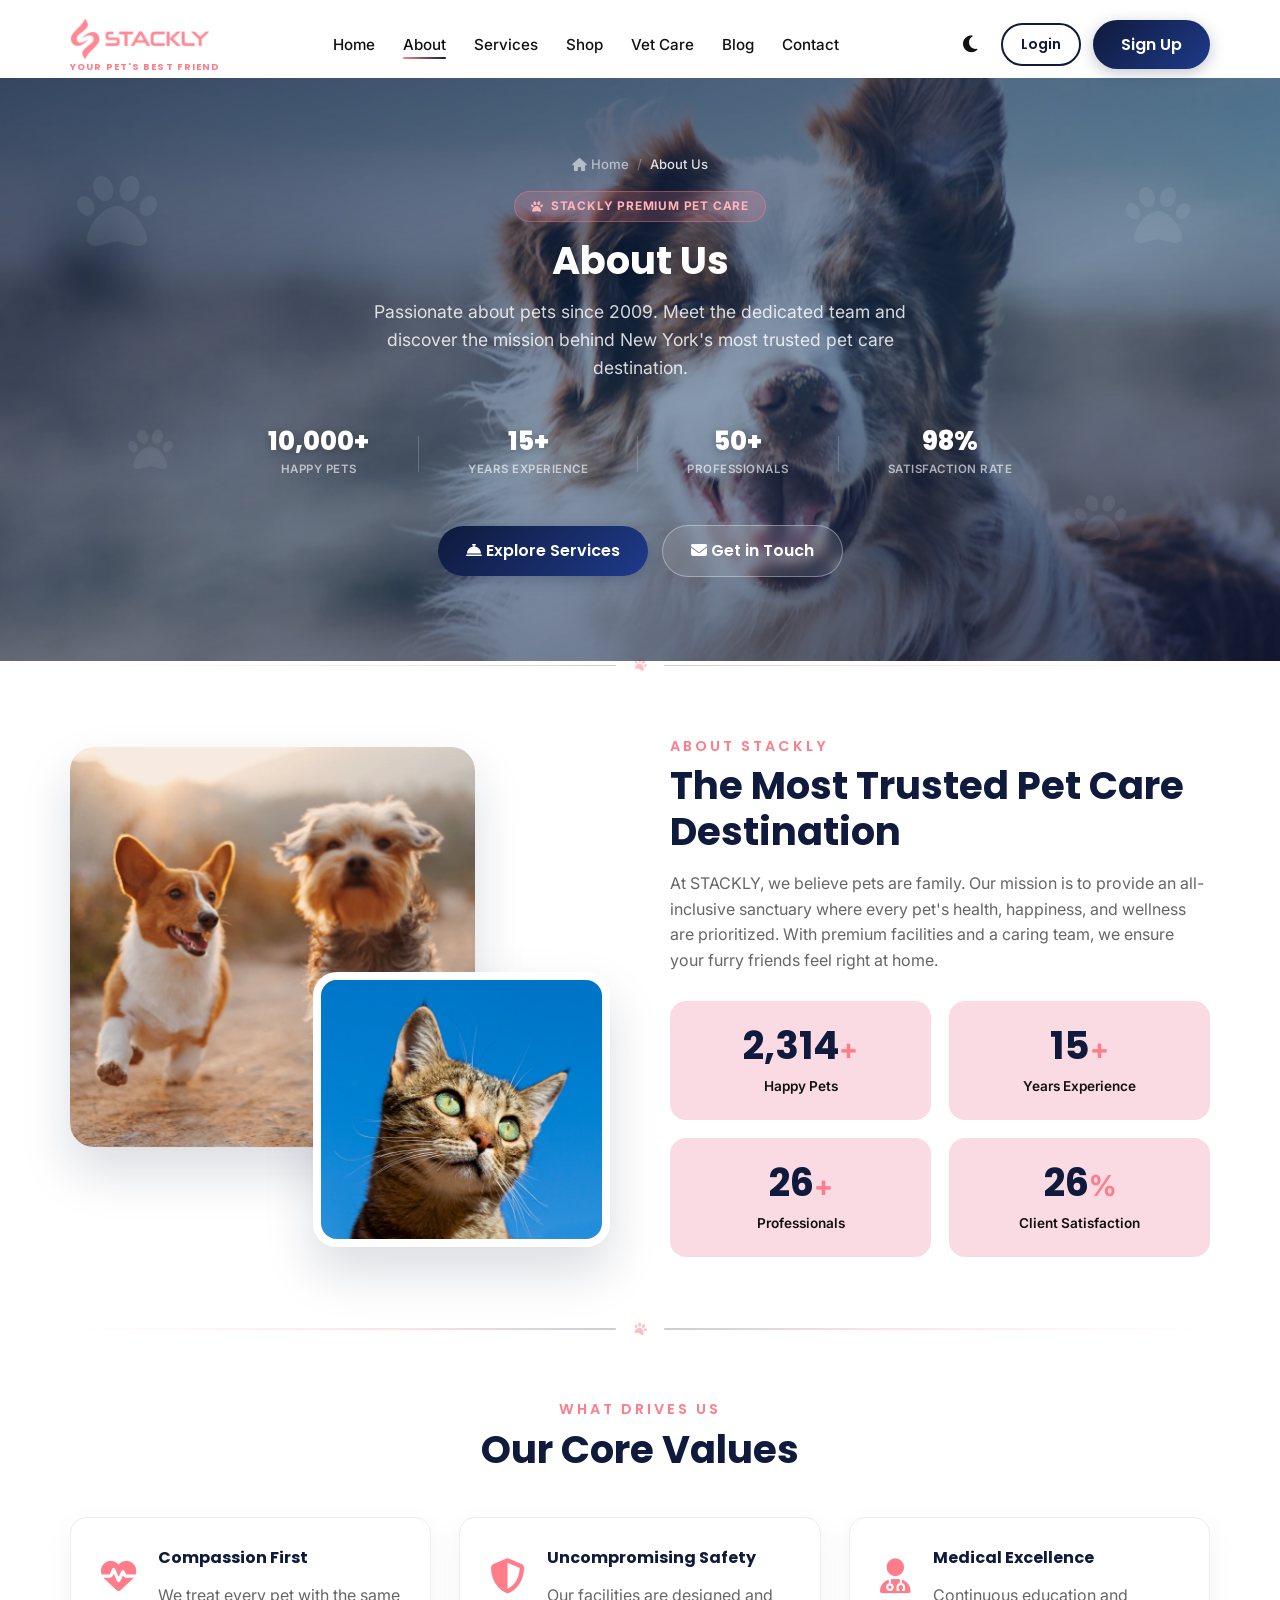
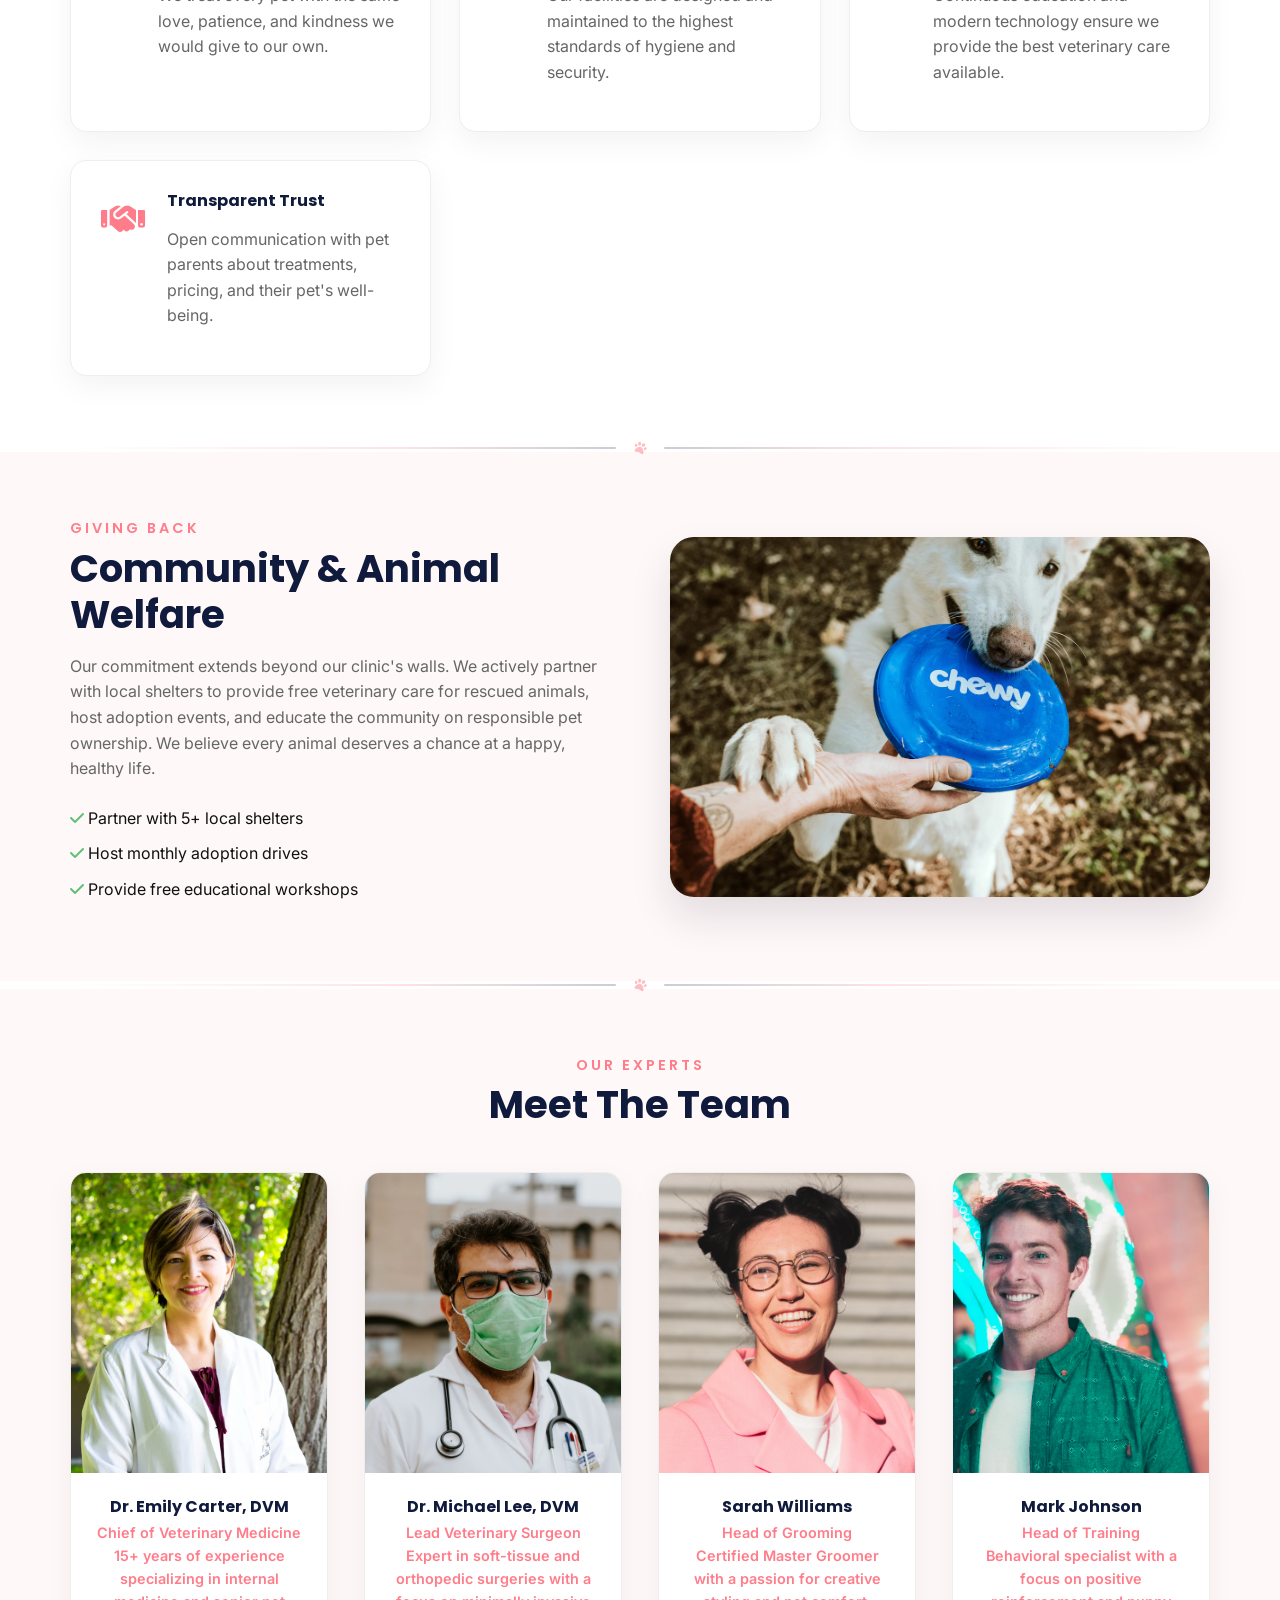
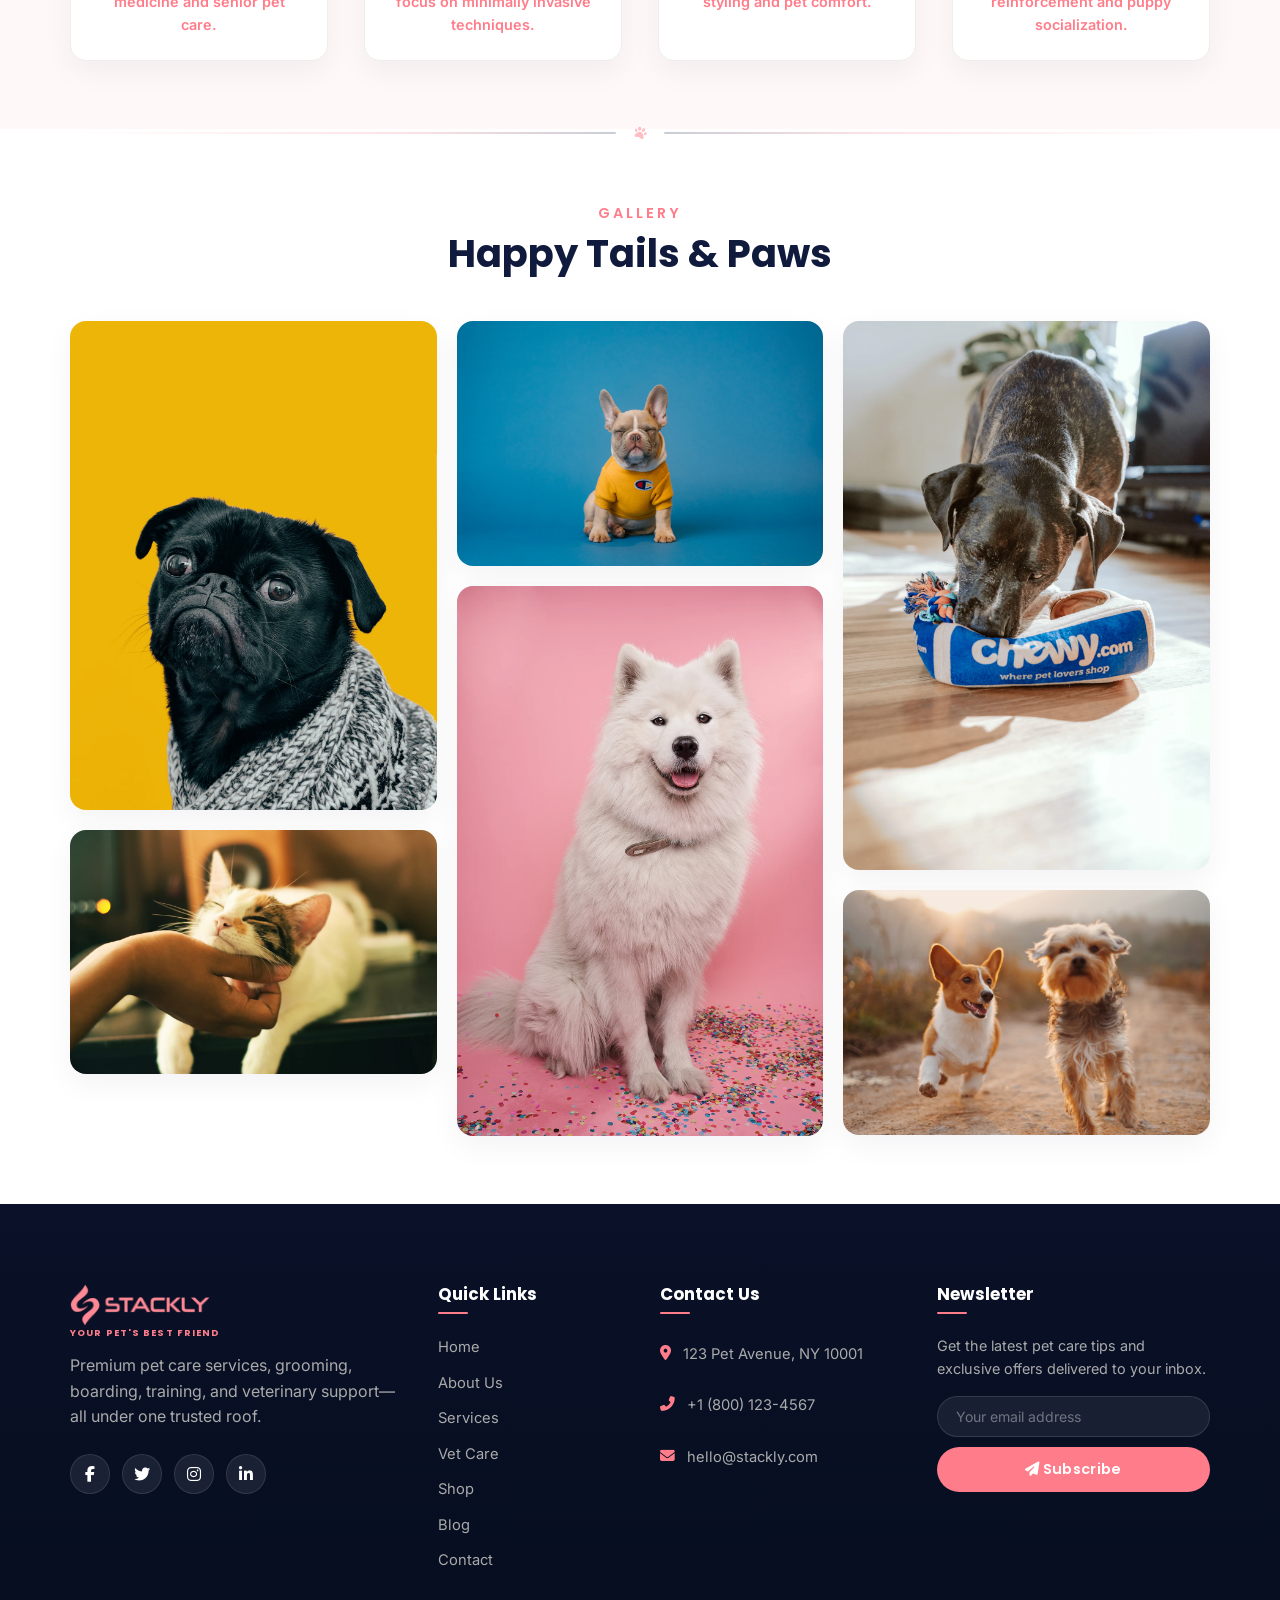
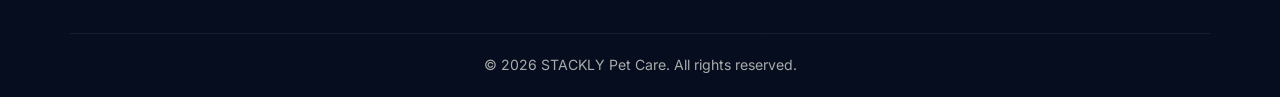
==== commit 5afc1183: "Final new updates" ====
--- a/about.html
+++ b/about.html
@@ -15,7 +15,10 @@
 
     <nav class="navbar" id="navbar">
         <div class="container nav-container">
-            <a href="index.html" class="logo"><i class="fas fa-paw"></i> STACKLY</a>
+            <a href="index.html" class="logo">
+                <img src="src/images/stackly-logo.webp" alt="STACKLY" class="logo-img">
+                <span class="logo-tagline">Your Pet's Best Friend</span>
+            </a>
             <ul class="nav-menu" id="nav-menu">
                 <li><a href="index.html" class="nav-link">Home</a></li>
                 <li><a href="about.html" class="nav-link">About</a></li>
@@ -252,7 +255,8 @@
             <div class="footer-grid">
                 <div class="footer-brand">
                     <a href="index.html" class="logo text-white">
-                        <i class="fas fa-paw"></i> STACKLY
+                        <img src="src/images/stackly-logo.webp" alt="STACKLY" class="logo-img">
+                        <span class="logo-tagline">Your Pet's Best Friend</span>
                     </a>
                     <p class="mt-2">Premium pet care services, grooming, boarding, training, and veterinary support—all under one trusted roof.</p>
                     <div class="social-icons mt-3">
--- a/styles.css
+++ b/styles.css
@@ -341,13 +341,11 @@
 }
 
 .logo {
-    font-family: var(--font-heading);
-    font-size: 1.5rem;
-    font-weight: 800;
-    color: var(--primary-color);
-    display: flex;
-    align-items: center;
-    gap: 10px;
+    display: flex;
+    flex-direction: column;
+    align-items: flex-start;
+    gap: 2px;
+    text-decoration: none;
     transition: var(--transition-fast);
 }
 
@@ -355,9 +353,26 @@
     transform: scale(1.03);
 }
 
-[data-theme="dark"] .logo { color: var(--text-light); }
-
-.logo i { color: var(--accent-color); }
+.logo-img {
+    height: 42px;
+    width: auto;
+    object-fit: contain;
+    display: block;
+    /* shifts white logo to #FF537B */
+    filter: brightness(0) saturate(100%) invert(54%) sepia(100%) hue-rotate(307deg) saturate(345%) brightness(107%);
+}
+
+.logo-tagline {
+    font-family: var(--font-heading);
+    font-size: 0.58rem;
+    font-weight: 700;
+    color: var(--accent-color);
+    letter-spacing: 0.12em;
+    text-transform: uppercase;
+    line-height: 1;
+}
+
+[data-theme="dark"] .logo-tagline { color: var(--accent-color); }
 
 .nav-menu {
     display: flex;
@@ -2593,17 +2608,14 @@
 
 .lf-brand {
     display: inline-flex;
-    align-items: center;
-    gap: 8px;
-    font-family: var(--font-heading);
-    font-size: 1.3rem;
-    font-weight: 800;
-    color: var(--primary-color);
+    flex-direction: column;
+    align-items: flex-start;
+    gap: 3px;
     text-decoration: none;
     margin-bottom: 10px;
 }
 
-.lf-brand i { color: var(--accent-color); }
+.lf-brand .logo-img { height: 38px; }
 
 .lf-title-block h2 {
     font-size: 1.75rem;
@@ -3101,18 +3113,61 @@
 }
 
 .footer-contact ul li {
-    margin-bottom: 14px;
+    margin-bottom: 10px;
     display: flex;
     align-items: flex-start;
     gap: 12px;
     color: #aaaaaa;
     font-size: 0.92rem;
+    padding: 9px 12px 9px 8px;
+    margin-left: -8px;
+    border-radius: 10px;
+    position: relative;
+    overflow: hidden;
+    cursor: default;
+    transition: color 0.3s ease, transform 0.3s ease, box-shadow 0.3s ease;
+}
+
+.footer-contact ul li::before {
+    content: '';
+    position: absolute;
+    inset: 0;
+    background: linear-gradient(120deg, rgba(255,83,123,0.15), rgba(255,83,123,0.04));
+    border-radius: 10px;
+    opacity: 0;
+    transition: opacity 0.3s ease;
+}
+
+.footer-contact ul li::after {
+    content: '';
+    position: absolute;
+    top: 0; left: -100%;
+    width: 55%;
+    height: 100%;
+    background: linear-gradient(90deg, transparent, rgba(255,255,255,0.06), transparent);
+    transition: left 0.5s ease;
+}
+
+.footer-contact ul li:hover::before { opacity: 1; }
+.footer-contact ul li:hover::after  { left: 160%; }
+
+.footer-contact ul li:hover {
+    color: #ffffff;
+    transform: translateX(7px);
+    box-shadow: -3px 0 0 #FF537B;
 }
 
 .footer-contact i {
     color: var(--accent-color);
     margin-top: 3px;
     flex-shrink: 0;
+    transition: transform 0.3s ease, color 0.3s ease, text-shadow 0.3s ease;
+}
+
+.footer-contact ul li:hover i {
+    transform: scale(1.3) rotate(-8deg);
+    color: #FF537B;
+    text-shadow: 0 0 14px rgba(255,83,123,0.75);
 }
 
 .footer-newsletter p {
@@ -3430,7 +3485,46 @@
     flex-wrap: wrap;
 }
 
-.banner-stat { text-align: center; }
+.banner-stat {
+    text-align: center;
+    padding: 14px 20px;
+    border-radius: 16px;
+    border: 1px solid transparent;
+    position: relative;
+    overflow: hidden;
+    cursor: default;
+    transition: transform 0.35s cubic-bezier(.22,.68,0,1.4), border-color 0.35s ease, box-shadow 0.35s ease;
+}
+
+.banner-stat::before {
+    content: '';
+    position: absolute;
+    inset: 0;
+    background: linear-gradient(135deg, rgba(255,83,123,0.28), rgba(255,83,123,0.06));
+    border-radius: 16px;
+    opacity: 0;
+    transition: opacity 0.35s ease;
+}
+
+.banner-stat::after {
+    content: '';
+    position: absolute;
+    top: 0; left: -100%;
+    width: 60%;
+    height: 100%;
+    background: linear-gradient(90deg, transparent, rgba(255,255,255,0.1), transparent);
+    transition: left 0.55s ease;
+    pointer-events: none;
+}
+
+.banner-stat:hover::before { opacity: 1; }
+.banner-stat:hover::after  { left: 160%; }
+
+.banner-stat:hover {
+    transform: translateY(-10px) scale(1.08);
+    border-color: rgba(255,83,123,0.5);
+    box-shadow: 0 16px 40px rgba(255,83,123,0.4), 0 0 0 1px rgba(255,83,123,0.25), inset 0 1px 0 rgba(255,255,255,0.12);
+}
 
 .banner-stat-value {
     display: block;
@@ -3440,6 +3534,14 @@
     font-family: var(--font-heading);
     line-height: 1;
     text-shadow: 0 2px 10px rgba(0,0,0,0.3);
+    transition: color 0.35s ease, transform 0.35s ease, text-shadow 0.35s ease;
+    position: relative;
+}
+
+.banner-stat:hover .banner-stat-value {
+    color: #FF537B;
+    text-shadow: 0 0 24px rgba(255,83,123,0.65);
+    transform: scale(1.14);
 }
 
 .banner-stat-label {
@@ -3450,6 +3552,13 @@
     margin-top: 5px;
     text-transform: uppercase;
     letter-spacing: 0.5px;
+    position: relative;
+    transition: color 0.35s ease, letter-spacing 0.35s ease;
+}
+
+.banner-stat:hover .banner-stat-label {
+    color: rgba(255,255,255,0.95);
+    letter-spacing: 1px;
 }
 
 .banner-stat-sep {
@@ -3457,7 +3566,10 @@
     height: 36px;
     background: rgba(255,255,255,0.18);
     flex-shrink: 0;
-}
+    transition: opacity 0.35s ease;
+}
+
+.banner-stat:hover ~ .banner-stat-sep { opacity: 0.4; }
 
 .banner-cta {
     margin-top: 32px;
@@ -3529,18 +3641,24 @@
 }
 
 .sidebar-logo {
-    padding: 24px 28px;
+    padding: 20px 28px;
     border-bottom: 1px solid rgba(255,255,255,0.08);
     display: flex;
     align-items: center;
+    justify-content: space-between;
     gap: 12px;
-    font-family: var(--font-heading);
-    font-weight: 800;
-    font-size: 1.3rem;
-    color: white;
-}
-
-.sidebar-logo i { color: var(--accent-color); }
+}
+
+.sidebar-brand {
+    display: flex;
+    flex-direction: column;
+    align-items: flex-start;
+    gap: 3px;
+}
+
+.sidebar-brand .logo-img { height: 34px; }
+
+.sidebar-brand .logo-tagline { color: rgba(255,255,255,0.7); }
 
 /* X close button — hidden on desktop, shown on mobile */
 .sidebar-close-btn {
